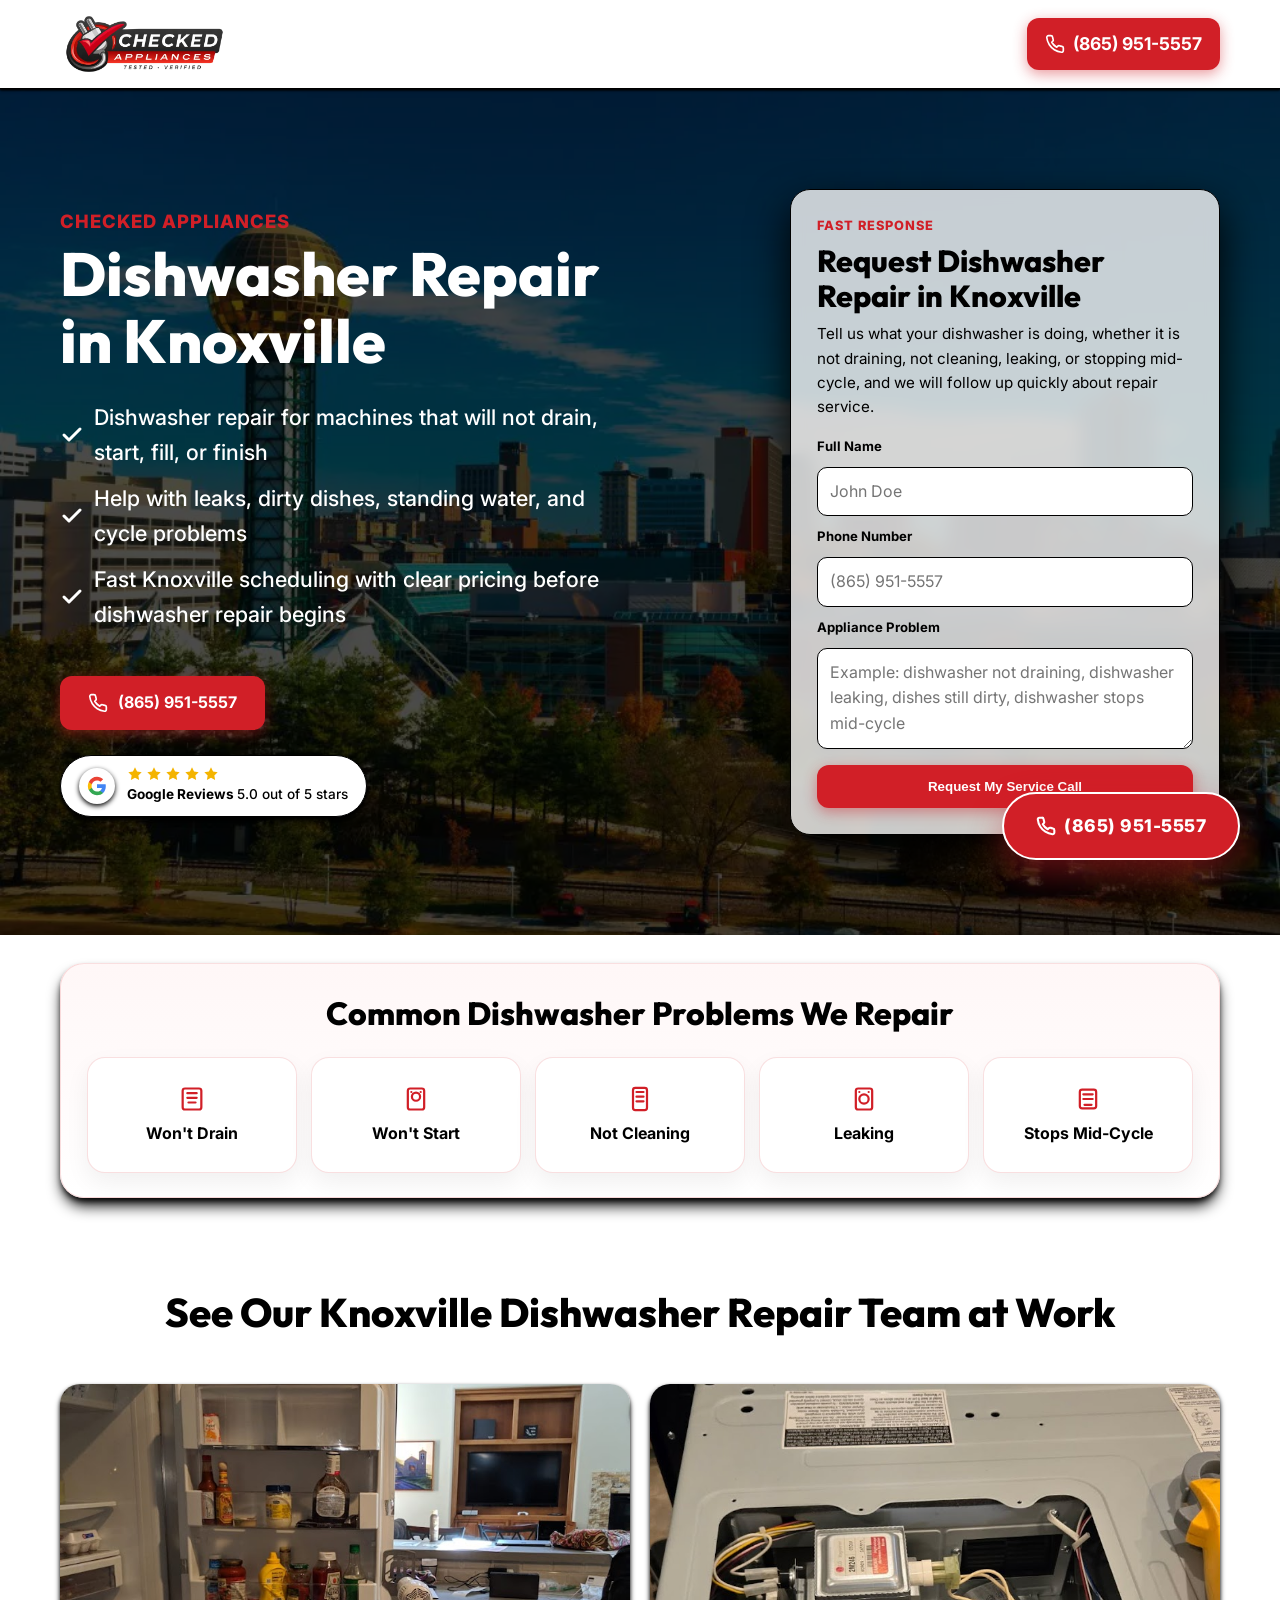
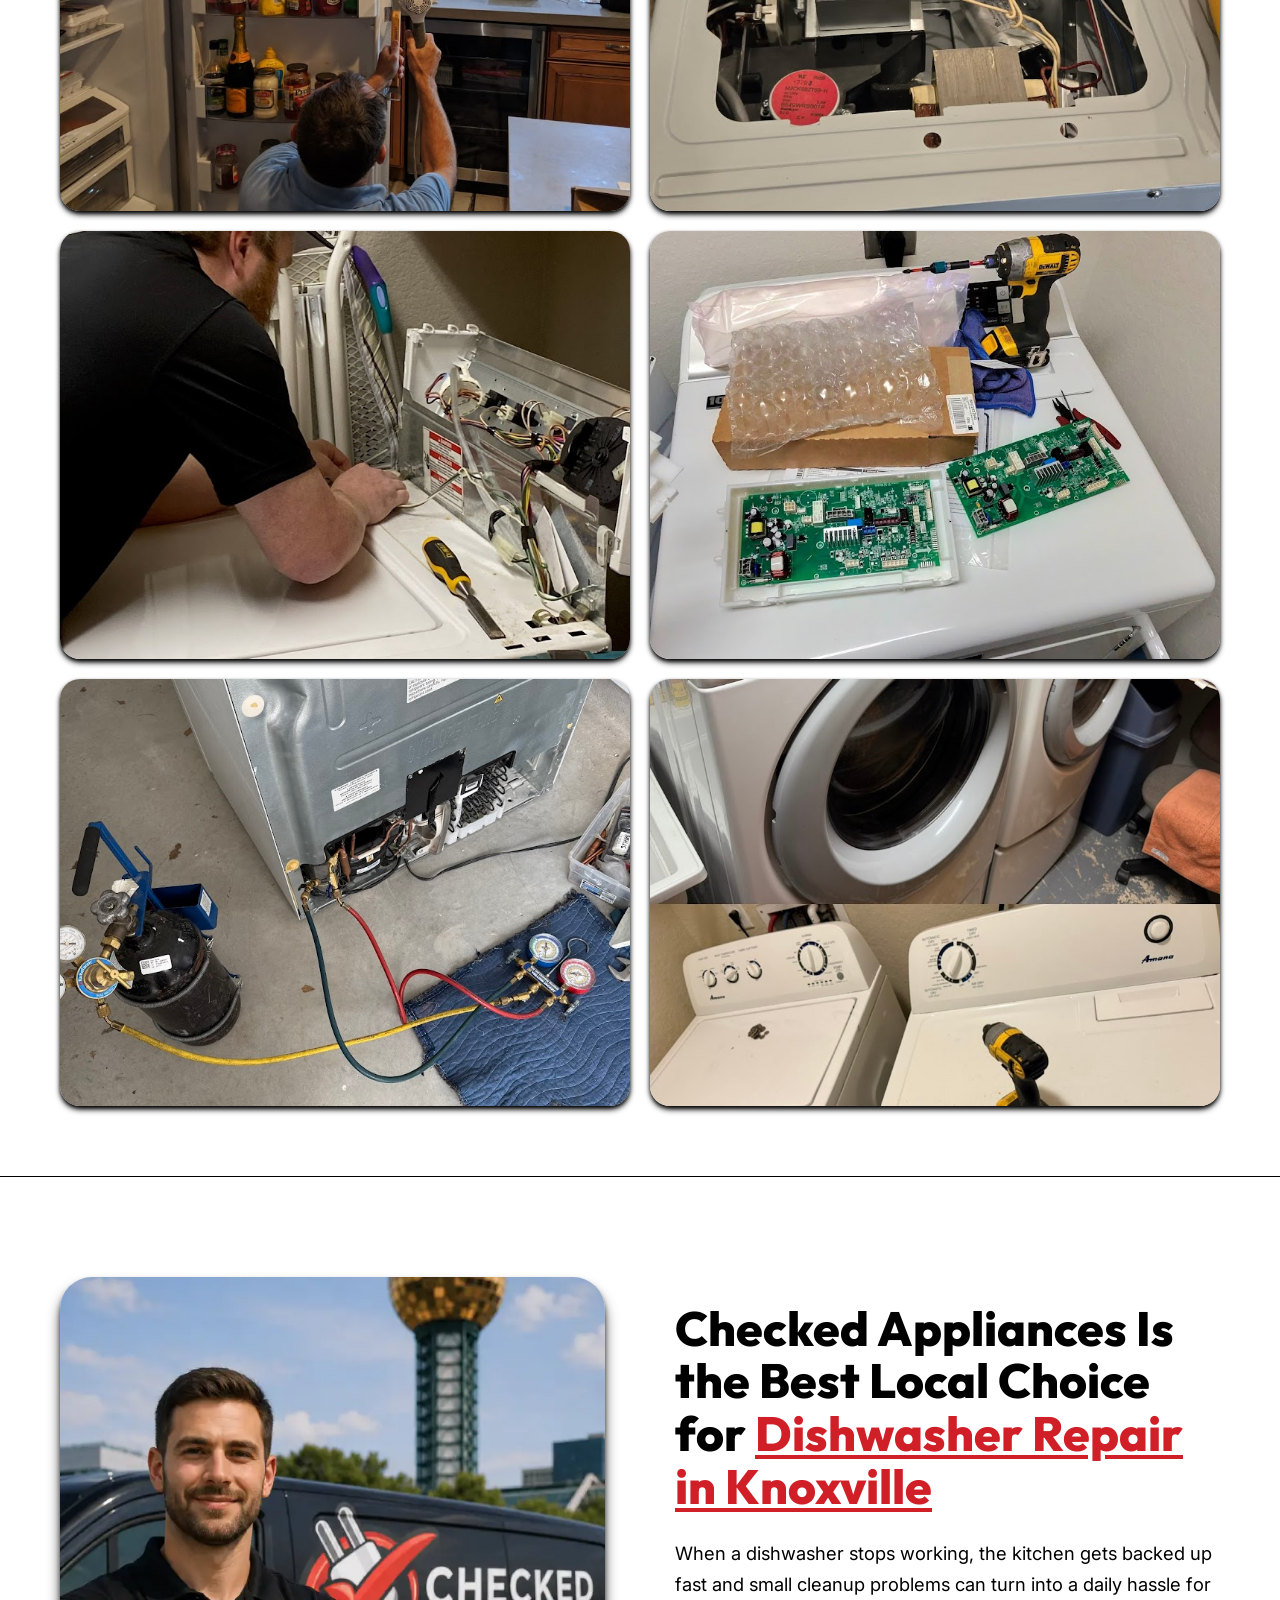
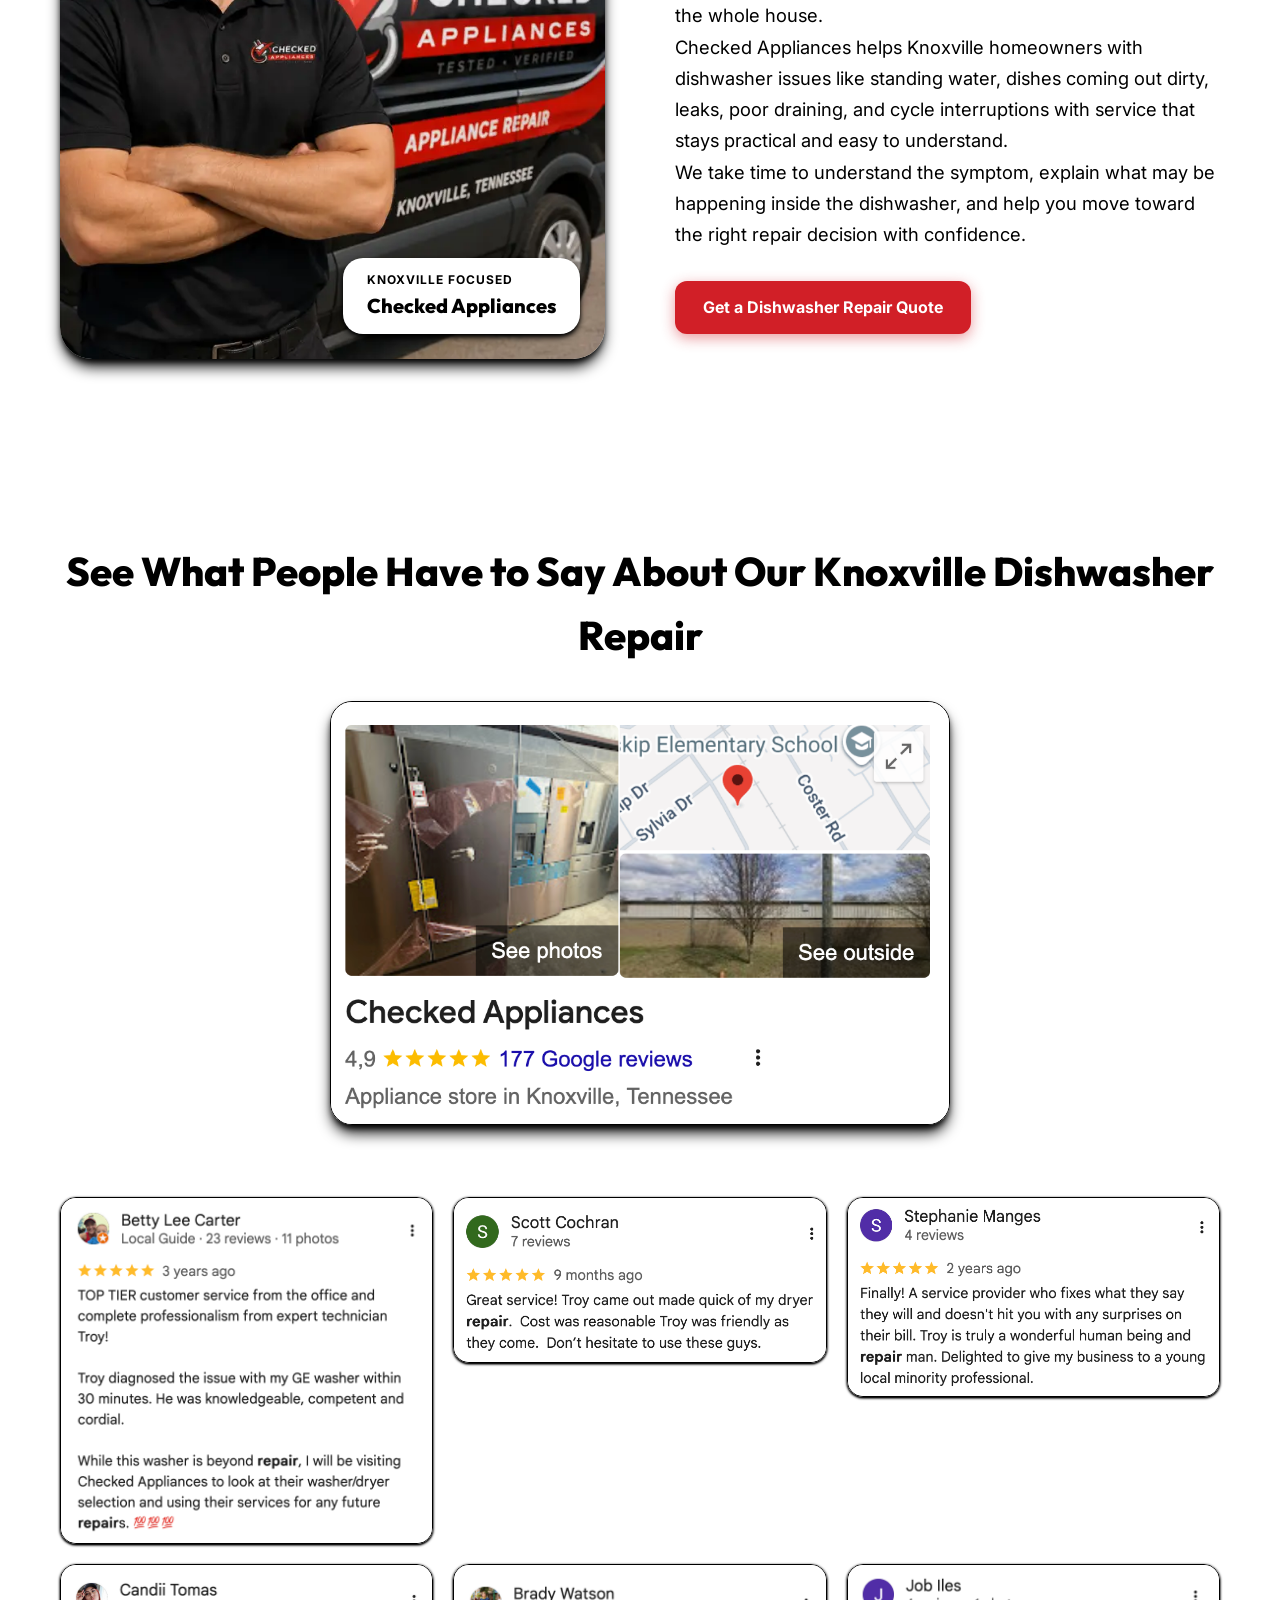
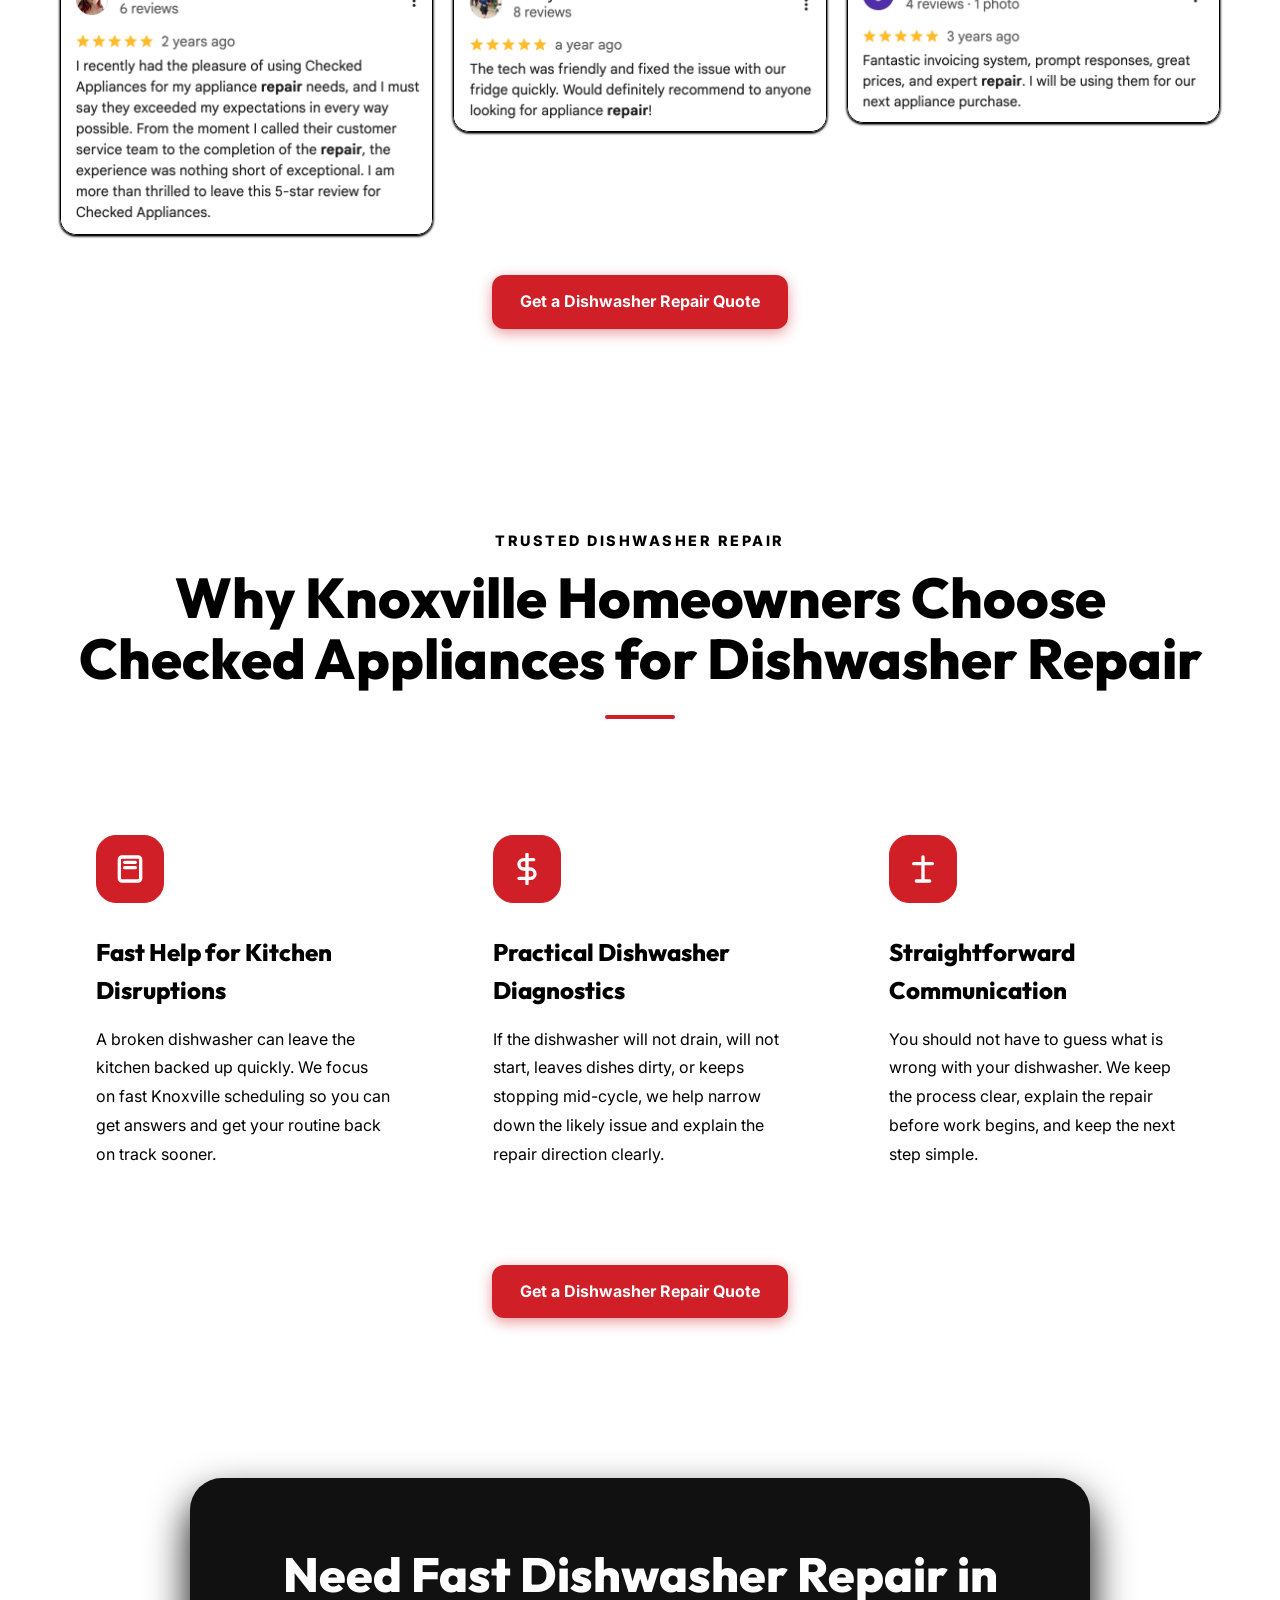
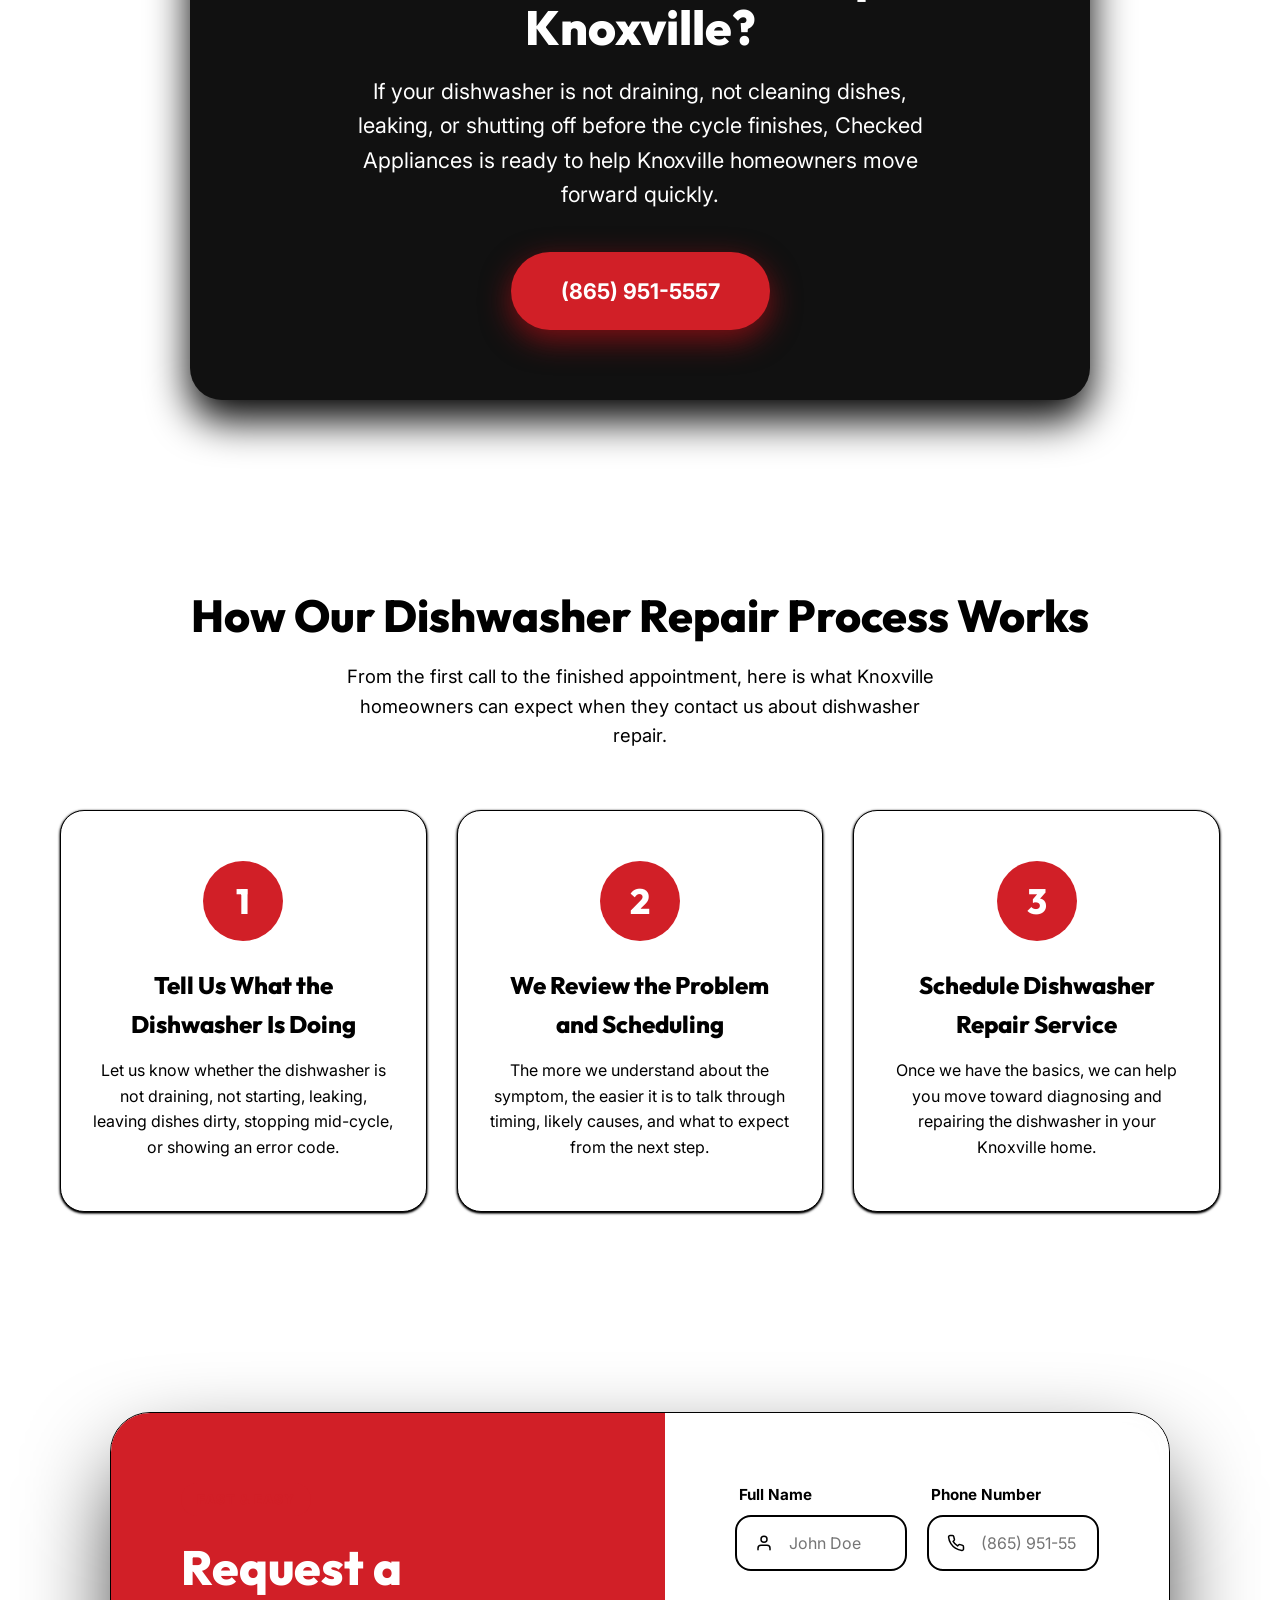
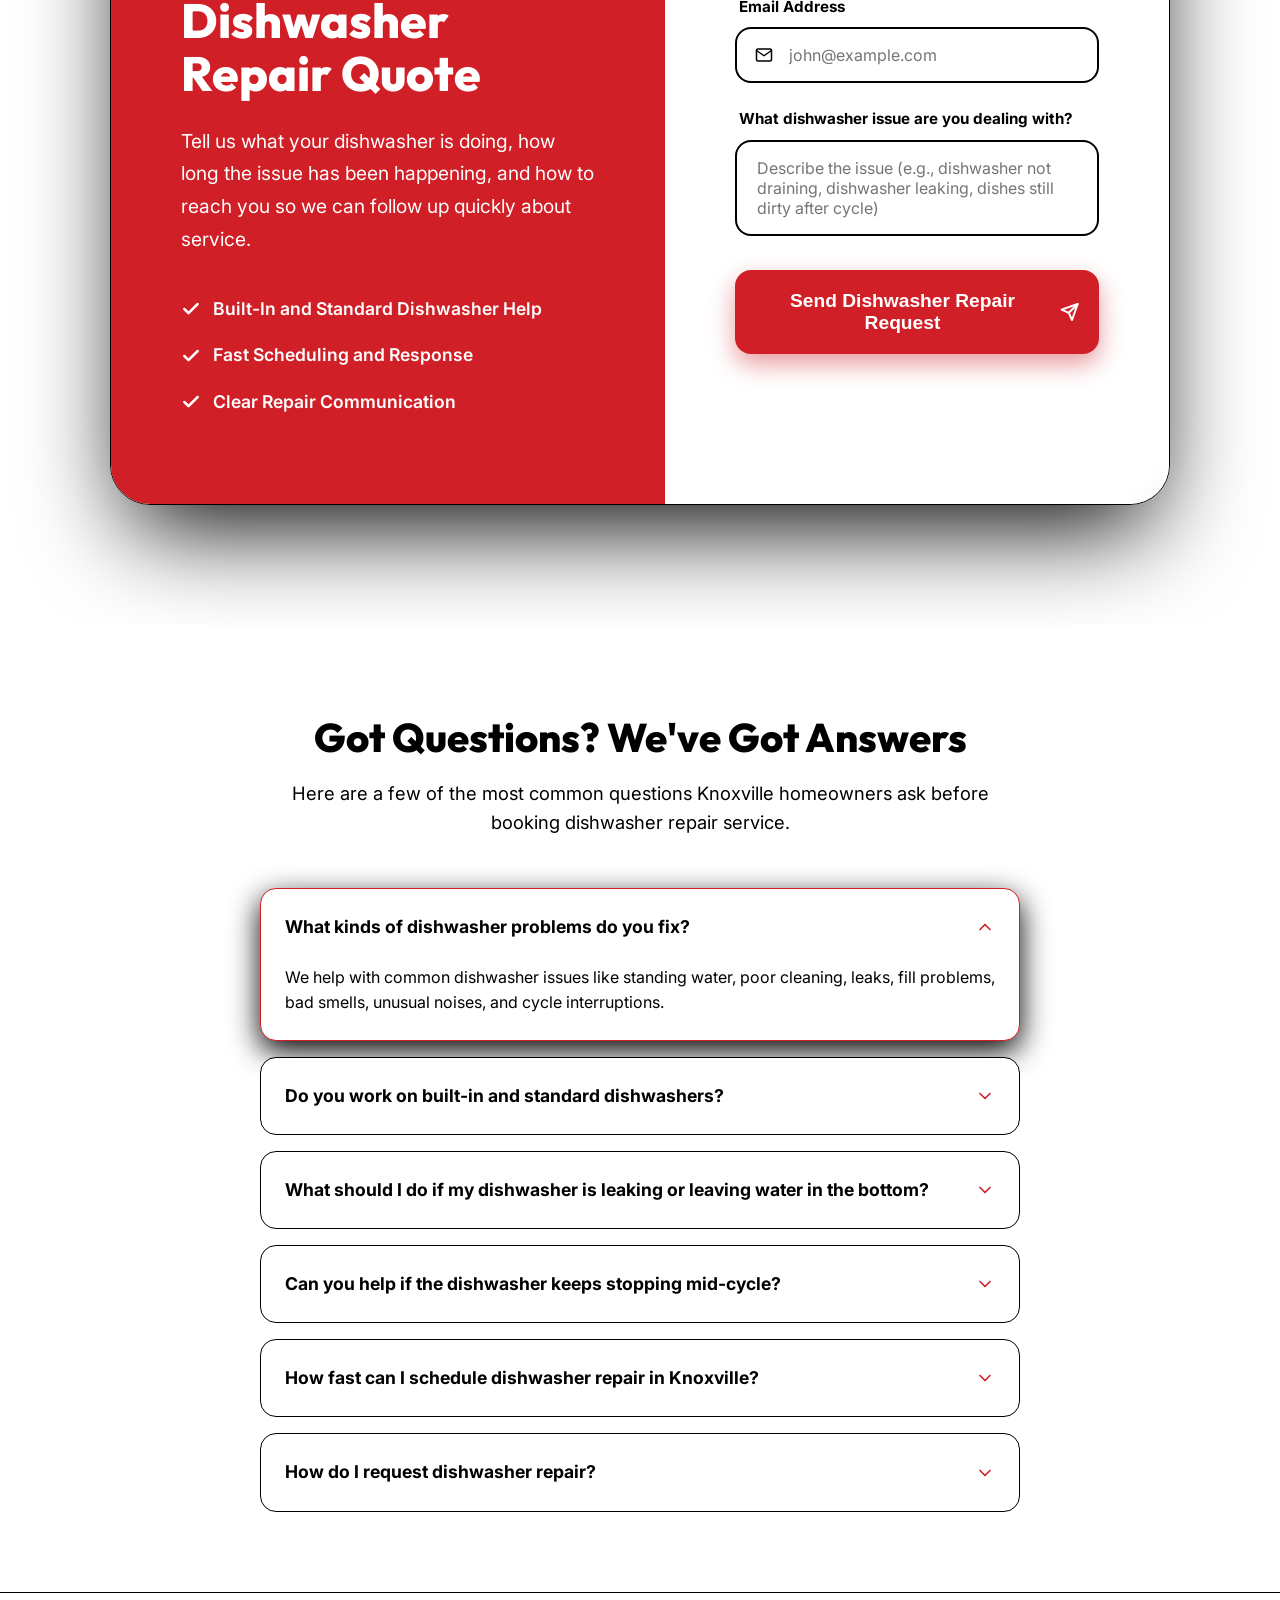
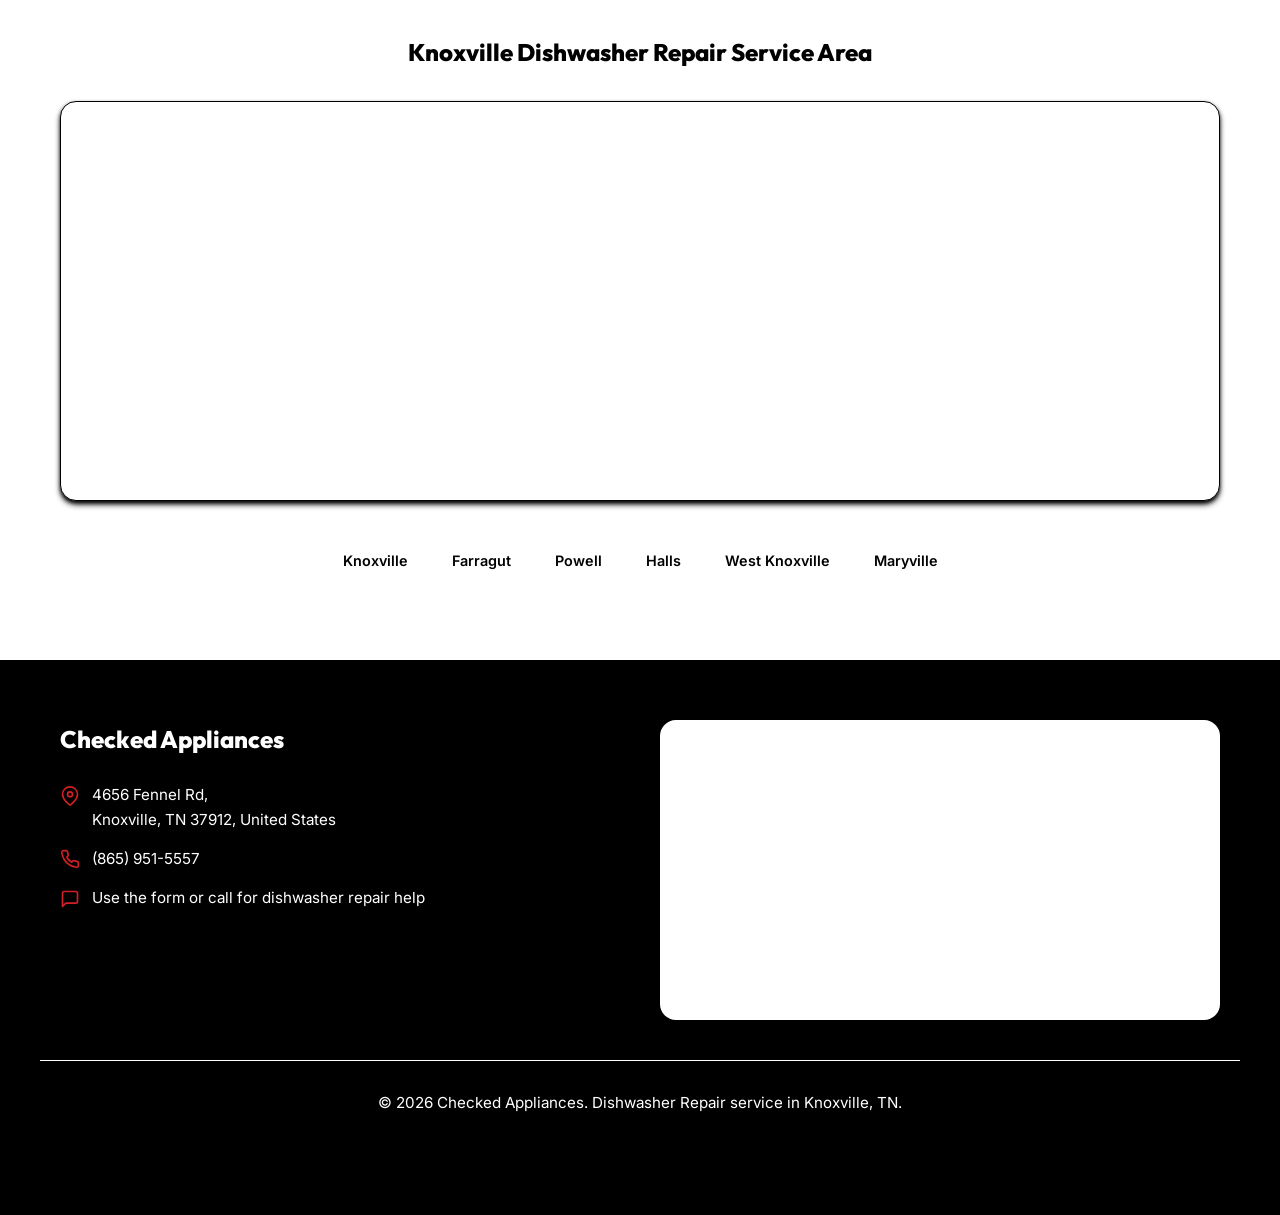
==== dishwasher-repair.html @ 6c302ce9 "feat: add dishwasher repair landing page" ====
<!DOCTYPE html>
<html lang="en">

<head>
    <!-- Google Tag Manager -->
    <script>(function(w,d,s,l,i){w[l]=w[l]||[];w[l].push({'gtm.start':
    new Date().getTime(),event:'gtm.js'});var f=d.getElementsByTagName(s)[0],
    j=d.createElement(s),dl=l!='dataLayer'?'&l='+l:'';j.async=true;j.src=
    'https://www.googletagmanager.com/gtm.js?id='+i+dl;f.parentNode.insertBefore(j,f);
    })(window,document,'script','dataLayer','GTM-NBZRTMPD');</script>
    <!-- End Google Tag Manager -->
    <script>
      gtag('config', 'AW-16677008523/jXgDCJyp0bccEIvpm5A-', {
        'phone_conversion_number': '(865) 951-5557'
      });
    </script>
    <meta charset="UTF-8">
    <meta name="viewport" content="width=device-width, initial-scale=1.0">
    <title>Checked Appliances | Dishwasher Repair Knoxville</title>
    <meta name="description"
        content="Checked Appliances provides dishwasher repair in Knoxville, TN for dishwashers that will not drain, clean properly, fill, start, or complete a cycle.">
    <link rel="stylesheet" href="style.css">
    <link rel="preconnect" href="https://fonts.googleapis.com">
    <link rel="preconnect" href="https://fonts.gstatic.com" crossorigin>
    <link
        href="https://fonts.googleapis.com/css2?family=Inter:wght@400;500;600;700;800&family=Outfit:wght@400;600;700;800&display=swap"
        rel="stylesheet">
    <script type="application/ld+json">
    {
      "@context": "https://schema.org",
      "@type": "LocalBusiness",
      "name": "Checked Appliances",
      "image": "Checked-Appliances-01.webp",
      "url": "./dishwasher-repair.html",
      "telephone": "+18659515557",
      "priceRange": "$$",
      "address": {
        "@type": "PostalAddress",
        "streetAddress": "4656 Fennel Rd",
        "addressLocality": "Knoxville",
        "addressRegion": "TN",
        "postalCode": "37912",
        "addressCountry": "US"
      },
      "geo": {
        "@type": "GeoCoordinates",
        "latitude": 35.9606,
        "longitude": -83.9207
      },
      "openingHoursSpecification": {
        "@type": "OpeningHoursSpecification",
        "dayOfWeek": [
          "Monday",
          "Tuesday",
          "Wednesday",
          "Thursday",
          "Friday",
          "Saturday"
        ],
        "opens": "08:00",
        "closes": "18:00"
      },
      "sameAs": []
    }
    </script>
</head>

<body>
    <header class="sticky-header">
        <div class="container header-content">
            <div class="logo">
                <img src="Checked-Appliances-01.webp" alt="Checked Appliances logo" class="logo-img">
            </div>
            <div class="header-right">
                <a href="tel:8659515557" onclick="gtag('event', 'conversion', {'send_to': 'AW-16677008523/jXgDCJyp0bccEIvpm5A-'});" class="phone-link header-cta" id="header-call-link">
                    <svg class="phone-icon" viewBox="0 0 24 24" fill="none" stroke="currentColor" stroke-width="2"
                        stroke-linecap="round" stroke-linejoin="round">
                        <path
                            d="M22 16.92v3a2 2 0 0 1-2.18 2 19.79 19.79 0 0 1-8.63-3.07 19.5 19.5 0 0 1-6-6 19.79 19.79 0 0 1-3.07-8.67A2 2 0 0 1 4.11 2h3a2 2 0 0 1 2 1.72 12.84 12.84 0 0 0 .7 2.81 2 2 0 0 1-.45 2.11L8.09 9.91a16 16 0 0 0 6 6l1.27-1.27a2 2 0 0 1 2.11-.45 12.84 12.84 0 0 0 2.81.7A2 2 0 0 1 22 16.92z">
                        </path>
                    </svg>
                    (865) 951-5557
                </a>
            </div>
        </div>
    </header>

    <main id="top">
        <section class="hero-v2">
    <div class="hero-overlay"></div>
    <img src="knoxvilletn.webp" alt="Knoxville skyline" class="hero-bg-img">
    <div class="container hero-container">
        <div class="hero-content">
            <p style="color: var(--accent); font-weight: 800; font-size: 1.15rem; margin-bottom: 5px; text-transform: uppercase; letter-spacing: 1px;">Checked Appliances</p>
            <h1 style="margin-top: 0;">Dishwasher Repair in <span class="highlight">Knoxville</span></h1>
            <ul class="hero-subtext" style="list-style: none; padding: 0; text-align: left;">
                <li style="display: flex; align-items: center; gap: 10px; margin-bottom: 12px; text-align: left;"><svg width="24" height="24" viewBox="0 0 24 24" fill="none" stroke="#ffffff" stroke-width="3" stroke-linecap="round" stroke-linejoin="round" style="flex-shrink: 0;"><polyline points="20 6 9 17 4 12"></polyline></svg>Dishwasher repair for machines that will not drain, start, fill, or finish</li><li style="display: flex; align-items: center; gap: 10px; margin-bottom: 12px; text-align: left;"><svg width="24" height="24" viewBox="0 0 24 24" fill="none" stroke="#ffffff" stroke-width="3" stroke-linecap="round" stroke-linejoin="round" style="flex-shrink: 0;"><polyline points="20 6 9 17 4 12"></polyline></svg>Help with leaks, dirty dishes, standing water, and cycle problems</li><li style="display: flex; align-items: center; gap: 10px; margin-bottom: 0; text-align: left;"><svg width="24" height="24" viewBox="0 0 24 24" fill="none" stroke="#ffffff" stroke-width="3" stroke-linecap="round" stroke-linejoin="round" style="flex-shrink: 0;"><polyline points="20 6 9 17 4 12"></polyline></svg>Fast Knoxville scheduling with clear pricing before dishwasher repair begins</li>
            </ul>

            <div class="hero-actions-container">
                <a href="tel:8659515557" onclick="gtag('event', 'conversion', {'send_to': 'AW-16677008523/jXgDCJyp0bccEIvpm5A-'});" class="btn btn-primary btn-cta-main" id="hero-call-btn">
                    <svg class="phone-icon ring-animation" viewBox="0 0 24 24" fill="none" stroke="currentColor"
                        stroke-width="2" stroke-linecap="round" stroke-linejoin="round">
                        <path d="M22 16.92v3a2 2 0 0 1-2.18 2 19.79 19.79 0 0 1-8.63-3.07 19.5 19.5 0 0 1-6-6 19.79 19.79 0 0 1-3.07-8.67A2 2 0 0 1 4.11 2h3a2 2 0 0 1 2 1.72 12.84 12.84 0 0 0 .7 2.81 2 2 0 0 1-.45 2.11L8.09 9.91a16 16 0 0 0 6 6l1.27-1.27a2 2 0 0 1 2.11-.45 12.84 12.84 0 0 0 2.81.7A2 2 0 0 1 22 16.92z"></path>
                    </svg>
                    (865) 951-5557
                </a>
            </div>

            <div style="margin-top: 8px;">
                <div style="display: inline-flex; align-items: center; gap: 12px; background: #ffffff; padding: 10px 18px; border-radius: 50px; box-shadow: var(--shadow-md); border: 1px solid #000000;">
                    <div style="width: 36px; height: 36px; background: #fff; border-radius: 50%; box-shadow: 0 2px 5px #000000; display: flex; align-items: center; justify-content: center; flex-shrink: 0;">
                        <svg width="20" height="20" viewBox="0 0 24 24">
                          <path fill="#4285F4" d="M22.56 12.25c0-.78-.07-1.53-.2-2.25H12v4.26h5.92c-.26 1.37-1.04 2.53-2.21 3.31v2.77h3.57c2.08-1.92 3.28-4.74 3.28-8.09z"/>
                          <path fill="#34A853" d="M12 23c2.97 0 5.46-.98 7.28-2.66l-3.57-2.77c-.98.66-2.23 1.06-3.71 1.06-2.86 0-5.29-1.93-6.16-4.53H2.18v2.84C3.99 20.53 7.7 23 12 23z"/>
                          <path fill="#FBBC05" d="M5.84 14.09c-.22-.66-.35-1.36-.35-2.09s.13-1.43.35-2.09V7.07H2.18C1.43 8.55 1 10.22 1 12s.43 3.45 1.18 4.93l3.66-2.84z"/>
                          <path fill="#EA4335" d="M12 5.38c1.62 0 3.06.56 4.21 1.64l3.15-3.15C17.45 2.09 14.97 1 12 1 7.7 1 3.99 3.47 2.18 7.07l3.66 2.84c.87-2.6 3.3-4.53 6.16-4.53z"/>
                        </svg>
                    </div>
                    <div style="display: flex; flex-direction: column; align-items: flex-start; text-align: left;">
                        <div style="display: flex; gap: 3px; color: #f4b400;">
                            <svg width="16" height="16" viewBox="0 0 24 24" fill="currentColor"><path d="M12 2L15.09 8.26L22 9.27L17 14.14L18.18 21.02L12 17.77L5.82 21.02L7 14.14L2 9.27L8.91 8.26L12 2Z"/></svg>
                            <svg width="16" height="16" viewBox="0 0 24 24" fill="currentColor"><path d="M12 2L15.09 8.26L22 9.27L17 14.14L18.18 21.02L12 17.77L5.82 21.02L7 14.14L2 9.27L8.91 8.26L12 2Z"/></svg>
                            <svg width="16" height="16" viewBox="0 0 24 24" fill="currentColor"><path d="M12 2L15.09 8.26L22 9.27L17 14.14L18.18 21.02L12 17.77L5.82 21.02L7 14.14L2 9.27L8.91 8.26L12 2Z"/></svg>
                            <svg width="16" height="16" viewBox="0 0 24 24" fill="currentColor"><path d="M12 2L15.09 8.26L22 9.27L17 14.14L18.18 21.02L12 17.77L5.82 21.02L7 14.14L2 9.27L8.91 8.26L12 2Z"/></svg>
                            <svg width="16" height="16" viewBox="0 0 24 24" fill="currentColor"><path d="M12 2L15.09 8.26L22 9.27L17 14.14L18.18 21.02L12 17.77L5.82 21.02L7 14.14L2 9.27L8.91 8.26L12 2Z"/></svg>
                        </div>
                        <span style="font-size: 0.85rem; font-weight: 700; color: var(--text-main); margin-top: 2px;">Google Reviews <span style="font-weight: 500; color: var(--text-light);">5.0 out of 5 stars</span></span>
                    </div>
                </div>

                <div class="desktop-hero-photo desktop-only">
                    <img src="placeholder.svg" alt="Checked Appliances technician placeholder" class="desktop-hero-photo-img">
                </div>

                <div class="mobile-truck-anim-hero mobile-only truck-trigger">
                    <img src="placeholder.svg" alt="Checked Appliances service placeholder" class="truck-img-hero">
                </div>
            </div>
        </div>
        <aside class="hero-form-panel desktop-only" aria-label="Request dishwasher repair">
            <div class="hero-form-card">
                <p class="hero-form-kicker">Fast Response</p>
                <h3>Request Dishwasher Repair in Knoxville</h3>
                <p class="hero-form-copy">Tell us what your dishwasher is doing, whether it is not draining, not cleaning, leaking, or stopping mid-cycle, and we will follow up quickly about repair service.</p>
                <form data-netlify="true" name="hero-dishwasher-repair-quote" class="hero-quick-form">
                    <input type="hidden" name="form-name" value="hero-dishwasher-repair-quote">
                    <input type="hidden" name="service" value="Dishwasher Repair">
                    <label for="hero-name">Full Name</label>
                    <input type="text" id="hero-name" name="name" required placeholder="John Doe">

                    <label for="hero-phone">Phone Number</label>
                    <input type="tel" id="hero-phone" name="phone" required placeholder="(865) 951-5557">

                    <label for="hero-needs">Appliance Problem</label>
                    <textarea id="hero-needs" name="needs" rows="3" required placeholder="Example: dishwasher not draining, dishwasher leaking, dishes still dirty, dishwasher stops mid-cycle"></textarea>

                    <button type="submit" class="btn btn-primary hero-form-submit">Request My Service Call</button>
                </form>
            </div>
        </aside>
        </div>
    </div>
</section>

        <section class="appliance-strip">
    <div class="container">
        <div class="appliance-strip-inner">
            <h3>Common Dishwasher Problems We Repair</h3>
            <div class="appliance-strip-grid">
                <div class="appliance-pill"><svg width="28" height="28" viewBox="0 0 24 24" fill="none" stroke="currentColor" stroke-width="1.9" stroke-linecap="round" stroke-linejoin="round"><rect x="4" y="3" width="16" height="18" rx="2"></rect><path d="M8 7h8"></path><path d="M8 11h8"></path><path d="M9 15h6"></path></svg><span>Won't Drain</span></div><div class="appliance-pill"><svg width="28" height="28" viewBox="0 0 24 24" fill="none" stroke="currentColor" stroke-width="1.9" stroke-linecap="round" stroke-linejoin="round"><rect x="5" y="3" width="14" height="18" rx="2"></rect><circle cx="12" cy="10" r="3.5"></circle><path d="M8 6h.01"></path><path d="M16 6h.01"></path></svg><span>Won't Start</span></div><div class="appliance-pill"><svg width="28" height="28" viewBox="0 0 24 24" fill="none" stroke="currentColor" stroke-width="1.9" stroke-linecap="round" stroke-linejoin="round"><rect x="6" y="2.5" width="12" height="19" rx="2"></rect><path d="M9 6h6"></path><path d="M9 10h6"></path><path d="M9 14h6"></path></svg><span>Not Cleaning</span></div><div class="appliance-pill"><svg width="28" height="28" viewBox="0 0 24 24" fill="none" stroke="currentColor" stroke-width="1.9" stroke-linecap="round" stroke-linejoin="round"><rect x="5" y="3" width="14" height="18" rx="2"></rect><circle cx="12" cy="12" r="4"></circle><path d="M8 6h.01"></path><path d="M16 6h.01"></path></svg><span>Leaking</span></div><div class="appliance-pill"><svg width="28" height="28" viewBox="0 0 24 24" fill="none" stroke="currentColor" stroke-width="1.9" stroke-linecap="round" stroke-linejoin="round"><rect x="5" y="4" width="14" height="16" rx="2"></rect><path d="M8 8h8"></path><path d="M8 12h8"></path><path d="M9 17h6"></path></svg><span>Stops Mid-Cycle</span></div>
            </div>
        </div>
    </div>
</section>

        <section class="team-gallery" style="background: var(--white); padding: 70px 0;">
    <div class="container">
        <div class="section-header" style="margin-bottom: 40px;">
            <h2>See Our Knoxville Dishwasher Repair Team at Work</h2>
        </div>
        <div class="team-grid">
            <div class="team-item"><img src="appliancerepair1.jpg" alt="Technician repairing a dishwasher in Knoxville" style="position: absolute; top: 0; left: 0; width: 100%; height: 100%; object-fit: cover;"></div>
            <div class="team-item"><img src="appliancerepair2.jpg" alt="Dishwasher diagnostics in Knoxville" style="position: absolute; top: 0; left: 0; width: 100%; height: 100%; object-fit: cover;"></div>
            <div class="team-item"><img src="appliancerepair3.jpg" alt="Dishwasher repair service in Knoxville" style="position: absolute; top: 0; left: 0; width: 100%; height: 100%; object-fit: cover;"></div>
            <div class="team-item"><img src="appliancerepair5.jpg" alt="Dishwasher control board repair in Knoxville" style="position: absolute; top: 0; left: 0; width: 100%; height: 100%; object-fit: cover;"></div>
            <div class="team-item"><img src="appliancerepair6.jpg" alt="Dishwasher component repair in Knoxville" style="position: absolute; top: 0; left: 0; width: 100%; height: 100%; object-fit: cover;"></div>
            <div class="team-item"><img src="appliancerepair7.jpg" alt="Dishwasher repair examples in Knoxville" style="position: absolute; top: 0; left: 0; width: 100%; height: 100%; object-fit: cover;"></div>
        </div>
    </div>
</section>

        <section class="owner-intro">
    <div class="container split-50">
        <div class="owner-image-box">
            <img src="checkedappliances.webp" alt="Checked Appliances technician in Knoxville" class="owner-img">
            <div class="owner-badge">
                <span class="badge-title">Knoxville Focused</span>
                <span class="badge-name">Checked Appliances</span>
            </div>
        </div>
        <div class="owner-text-box">
            <h2 class="owner-title">Checked Appliances Is the Best Local Choice for <span class="highlight">Dishwasher Repair in Knoxville</span></h2>
            <div class="owner-blurb">
                <p>When a dishwasher stops working, the kitchen gets backed up fast and small cleanup problems can turn into a daily hassle for the whole house.<br>Checked Appliances helps Knoxville homeowners with dishwasher issues like standing water, dishes coming out dirty, leaks, poor draining, and cycle interruptions with service that stays practical and easy to understand.<br>We take time to understand the symptom, explain what may be happening inside the dishwasher, and help you move toward the right repair decision with confidence.</p>
            </div>
            <div class="owner-cta">
                <a href="#top" class="btn btn-primary">Get a Dishwasher Repair Quote</a>
            </div>
        </div>
    </div>
</section>

        <section id="reviews" class="reviews">
    <div class="container">
        <div class="section-header" style="display: flex; flex-direction: column; align-items: center;">
            <h2>See What People Have to Say About Our Knoxville Dishwasher Repair</h2>
            <img src="reviews-summary.png" alt="Checked Appliances Google review summary" style="width: 100%; max-width: 620px; border-radius: 22px; margin-top: 24px; margin-bottom: 22px; box-shadow: var(--shadow-lg); border: 1px solid #000000;">
        </div>

        <div class="reviews-grid-v2">
            <img src="review-1.png" alt="Checked Appliances review from Betty Lee Carter" class="review-img-v2">
            <img src="review-2.png" alt="Checked Appliances review from Scott Cochran" class="review-img-v2">
            <img src="review-3.png" alt="Checked Appliances review from Stephanie Manges" class="review-img-v2">
            <img src="review-4.png" alt="Checked Appliances review from Candii Tomas" class="review-img-v2">
            <img src="review-5.png" alt="Checked Appliances review from Brady Watson" class="review-img-v2">
            <img src="review-6.png" alt="Checked Appliances review from Job Iles" class="review-img-v2">
        </div>

        <div style="display: flex; flex-wrap: wrap; justify-content: center; gap: 14px; margin-top: 40px; margin-bottom: 20px;">
            <a href="#top" class="btn btn-primary" id="reviews-call-btn">Get a Dishwasher Repair Quote</a>
        </div>
    </div>
</section>

                <section class="why-pick-v3">
            <div class="blob-1"></div>
            <div class="blob-2"></div>

            <div class="container" style="position: relative; z-index: 2;">
                <div class="section-header-v3">
                    <p class="subtitle-v3">Trusted Dishwasher Repair</p>
                    <h2 class="title-v3">Why Knoxville Homeowners Choose Checked Appliances for Dishwasher Repair</h2>
                    <div class="divider-v3"></div>
                </div>

                <div class="feature-grid-v3">
                    <div class="feature-card-v3 reveal">
    <div class="icon-box-v3">
        <svg width="32" height="32" viewBox="0 0 24 24" fill="none" stroke="#ffffff" stroke-width="2.5" stroke-linecap="round" stroke-linejoin="round"><rect x="4" y="3" width="16" height="18" rx="2"/><line x1="8" y1="7" x2="16" y2="7"/><line x1="8" y1="11" x2="16" y2="11"/></svg>
    </div>
    <h3 class="card-title-v3">Fast Help for Kitchen Disruptions</h3>
    <p class="card-text-v3">A broken dishwasher can leave the kitchen backed up quickly. We focus on fast Knoxville scheduling so you can get answers and get your routine back on track sooner.</p>
</div><div class="feature-card-v3 reveal" style="transition-delay: 0.1s;">
    <div class="icon-box-v3">
        <svg width="32" height="32" viewBox="0 0 24 24" fill="none" stroke="#ffffff" stroke-width="2.5" stroke-linecap="round" stroke-linejoin="round"><line x1="12" y1="1" x2="12" y2="23"/><path d="M17 5H9.5a3.5 3.5 0 0 0 0 7h5a3.5 3.5 0 0 1 0 7H6"/></svg>
    </div>
    <h3 class="card-title-v3">Practical Dishwasher Diagnostics</h3>
    <p class="card-text-v3">If the dishwasher will not drain, will not start, leaves dishes dirty, or keeps stopping mid-cycle, we help narrow down the likely issue and explain the repair direction clearly.</p>
</div><div class="feature-card-v3 reveal" style="transition-delay: 0.2s;">
    <div class="icon-box-v3">
        <svg width="32" height="32" viewBox="0 0 24 24" fill="none" stroke="#ffffff" stroke-width="2.5" stroke-linecap="round" stroke-linejoin="round"><path d="M12 3v18"/><path d="M5 8h14"/><path d="M7 21h10"/></svg>
    </div>
    <h3 class="card-title-v3">Straightforward Communication</h3>
    <p class="card-text-v3">You should not have to guess what is wrong with your dishwasher. We keep the process clear, explain the repair before work begins, and keep the next step simple.</p>
</div>
                </div>

                <div style="display: flex; flex-wrap: wrap; justify-content: center; gap: 14px; margin-top: 50px;">
                    <a href="#top" class="btn btn-primary" id="why-pick-call-btn">Get a Dishwasher Repair Quote</a>
                </div>
            </div>
        </section>

        <section class="final-cta" style="padding: 60px 20px 100px;">
    <div class="container" style="background: #111111; border-radius: 32px; padding: 70px 30px; text-align: center; box-shadow: 0 20px 40px #000000; position: relative; overflow: hidden; max-width: 900px; margin: 0 auto;">
        <h2 style="color: var(--white); position: relative; z-index: 2; line-height: 1.1;">Need Fast Dishwasher Repair in Knoxville?</h2>
        <p style="color: #ffffff; position: relative; z-index: 2; max-width: 600px; margin: 0 auto 40px auto; font-size: 1.35rem;">If your dishwasher is not draining, not cleaning dishes, leaking, or shutting off before the cycle finishes, Checked Appliances is ready to help Knoxville homeowners move forward quickly.</p>
        <div style="position: relative; z-index: 2; display: flex; flex-wrap: wrap; align-items: center; justify-content: center; gap: 16px;">
            <a href="tel:8659515557" onclick="gtag('event', 'conversion', {'send_to': 'AW-16677008523/jXgDCJyp0bccEIvpm5A-'});" class="btn btn-primary btn-large" id="final-call-btn" style="padding: 22px 50px; border-radius: 50px; display: inline-flex; align-items: center; gap: 16px; box-shadow: 0 10px 30px #7f0f14; font-size: 1.35rem;">
                (865) 951-5557
            </a>
        </div>
    </div>
</section>

                <section class="process" style="padding: 80px 0; background: var(--bg-light);">
            <div class="container">
                <div class="section-header" style="text-align: center; margin-bottom: 60px;">
                    <h2 style="font-size: 2.8rem; color: var(--primary);">How Our Dishwasher Repair Process Works</h2>
                    <p style="color: var(--text-light); font-size: 1.15rem; max-width: 600px; margin: 10px auto 0;">From the first call to the finished appointment, here is what Knoxville homeowners can expect when they contact us about dishwasher repair.</p>
                </div>

                <div style="display: grid; grid-template-columns: repeat(auto-fit, minmax(300px, 1fr)); gap: 30px; position: relative;">
                    <div style="background: var(--white); padding: 50px 30px; border-radius: 24px; text-align: center; box-shadow: var(--shadow-sm); border: 1px solid #000000; transition: transform 0.3s ease;">
    <div style="width: 80px; height: 80px; background: #d11f27; color: #ffffff; border-radius: 50%; display: flex; align-items: center; justify-content: center; font-size: 2.2rem; margin: 0 auto 25px; font-weight: 800; font-family: 'Outfit', sans-serif;">1</div>
    <h3 style="font-size: 1.5rem; margin-bottom: 15px; color: var(--primary);">Tell Us What the Dishwasher Is Doing</h3>
    <p style="color: var(--text-light); line-height: 1.6;">Let us know whether the dishwasher is not draining, not starting, leaking, leaving dishes dirty, stopping mid-cycle, or showing an error code.</p>
</div><div style="background: var(--white); padding: 50px 30px; border-radius: 24px; text-align: center; box-shadow: var(--shadow-sm); border: 1px solid #000000; transition: transform 0.3s ease;">
    <div style="width: 80px; height: 80px; background: #d11f27; color: #ffffff; border-radius: 50%; display: flex; align-items: center; justify-content: center; font-size: 2.2rem; margin: 0 auto 25px; font-weight: 800; font-family: 'Outfit', sans-serif;">2</div>
    <h3 style="font-size: 1.5rem; margin-bottom: 15px; color: var(--primary);">We Review the Problem and Scheduling</h3>
    <p style="color: var(--text-light); line-height: 1.6;">The more we understand about the symptom, the easier it is to talk through timing, likely causes, and what to expect from the next step.</p>
</div><div style="background: var(--white); padding: 50px 30px; border-radius: 24px; text-align: center; box-shadow: var(--shadow-sm); border: 1px solid #000000; transition: transform 0.3s ease;">
    <div style="width: 80px; height: 80px; background: #d11f27; color: #ffffff; border-radius: 50%; display: flex; align-items: center; justify-content: center; font-size: 2.2rem; margin: 0 auto 25px; font-weight: 800; font-family: 'Outfit', sans-serif;">3</div>
    <h3 style="font-size: 1.5rem; margin-bottom: 15px; color: var(--primary);">Schedule Dishwasher Repair Service</h3>
    <p style="color: var(--text-light); line-height: 1.6;">Once we have the basics, we can help you move toward diagnosing and repairing the dishwasher in your Knoxville home.</p>
</div>
                </div>
            </div>
        </section>

        <section id="quote-form" class="quote-form-section-v2">
    <div class="container container-medium">
        <div class="form-wrapper-v2">
            <div class="form-grid-v2">
                <div class="form-content-v2">
                    <span class="form-tag">Fast & Easy</span>
                    <h2 class="form-title">Request a <span class="highlight">Dishwasher Repair Quote</span></h2>
                    <p class="form-description">Tell us what your dishwasher is doing, how long the issue has been happening, and how to reach you so we can follow up quickly about service.</p>

                    <ul class="form-perks">
                        <li><svg width="20" height="20" viewBox="0 0 24 24" fill="none" stroke="#ffffff" stroke-width="3" stroke-linecap="round" stroke-linejoin="round"><polyline points="20 6 9 17 4 12"></polyline></svg>Built-In and Standard Dishwasher Help</li>
                        <li><svg width="20" height="20" viewBox="0 0 24 24" fill="none" stroke="#ffffff" stroke-width="3" stroke-linecap="round" stroke-linejoin="round"><polyline points="20 6 9 17 4 12"></polyline></svg>Fast Scheduling and Response</li>
                        <li><svg width="20" height="20" viewBox="0 0 24 24" fill="none" stroke="#ffffff" stroke-width="3" stroke-linecap="round" stroke-linejoin="round"><polyline points="20 6 9 17 4 12"></polyline></svg>Clear Repair Communication</li>
                    </ul>
                </div>

                <div class="form-container-v2">
                    <form id="lead-form" data-netlify="true" name="dishwasher-repair-quote" class="premium-form">
                        <input type="hidden" name="form-name" value="dishwasher-repair-quote">
                        <input type="hidden" name="service" value="Dishwasher Repair">
                        <div class="input-row">
                            <div class="input-field">
                                <label for="name">Full Name</label>
                                <div class="input-wrapper">
                                    <svg class="input-icon" width="18" height="18" viewBox="0 0 24 24" fill="none" stroke="currentColor" stroke-width="2" stroke-linecap="round" stroke-linejoin="round"><path d="M20 21v-2a4 4 0 0 0-4-4H8a4 4 0 0 0-4 4v2"></path><circle cx="12" cy="7" r="4"></circle></svg>
                                    <input type="text" id="name" name="name" required placeholder="John Doe">
                                </div>
                            </div>
                            <div class="input-field">
                                <label for="phone">Phone Number</label>
                                <div class="input-wrapper">
                                    <svg class="input-icon" width="18" height="18" viewBox="0 0 24 24" fill="none" stroke="currentColor" stroke-width="2" stroke-linecap="round" stroke-linejoin="round"><path d="M22 16.92v3a2 2 0 0 1-2.18 2 19.79 19.79 0 0 1-8.63-3.07 19.5 19.5 0 0 1-6-6 19.79 19.79 0 0 1-3.07-8.67A2 2 0 0 1 4.11 2h3a2 2 0 0 1 2 1.72 12.84 12.84 0 0 0 .7 2.81 2 2 0 0 1-.45 2.11L8.09 9.91a16 16 0 0 0 6 6l1.27-1.27a2 2 0 0 1 2.11-.45 12.84 12.84 0 0 0 2.81.7A2 2 0 0 1 22 16.92z"></path></svg>
                                    <input type="tel" id="phone" name="phone" required placeholder="(865) 951-5557">
                                </div>
                            </div>
                        </div>
                        <div class="input-field">
                            <label for="email">Email Address</label>
                            <div class="input-wrapper">
                                <svg class="input-icon" width="18" height="18" viewBox="0 0 24 24" fill="none" stroke="currentColor" stroke-width="2" stroke-linecap="round" stroke-linejoin="round"><path d="M4 4h16c1.1 0 2 .9 2 2v12c0 1.1-.9 2-2 2H4c-1.1 0-2-.9-2-2V6c0-1.1.9-2 2-2z"></path><polyline points="22,6 12,13 2,6"></polyline></svg>
                                <input type="email" id="email" name="email" required placeholder="john@example.com">
                            </div>
                        </div>
                        <div class="input-field">
                            <label for="needs">What dishwasher issue are you dealing with?</label>
                            <div class="input-wrapper">
                                <textarea id="needs" name="needs" rows="3" required placeholder="Describe the issue (e.g., dishwasher not draining, dishwasher leaking, dishes still dirty after cycle)"></textarea>
                            </div>
                        </div>
                        <button type="submit" class="btn btn-primary submit-btn-v2">
                            <span>Send Dishwasher Repair Request</span>
                            <svg width="20" height="20" viewBox="0 0 24 24" fill="none" stroke="currentColor" stroke-width="2.5" stroke-linecap="round" stroke-linejoin="round"><line x1="22" y1="2" x2="11" y2="13"></line><polygon points="22 2 15 22 11 13 2 9 22 2"></polygon></svg>
                        </button>
                    </form>
                </div>
            </div>
        </div>
    </div>
</section>

        <div id="success-modal" class="modal">
            <div class="modal-content">
                <div class="modal-header">
                    <span class="close-modal">&times;</span>
                </div>
                <div class="modal-body" style="text-align: center; padding: 20px 10px 40px;">
                    <div class="success-icon">✓</div>
                    <h3 style="font-size: 2rem; color: var(--primary); margin-bottom: 15px;">Request Received!</h3>
                    <p style="font-size: 1.15rem; color: var(--text-light); line-height: 1.6; max-width: 430px; margin: 0 auto 30px;">Thanks for submitting your form. We'll reach out in the next couple minutes.</p>
                    <button class="btn btn-primary close-modal-btn" style="width: 100%; border-radius: 50px; padding: 15px;">Awesome, Got it</button>
                </div>
            </div>
        </div>

                <section class="faq-section" style="padding: 80px 0; background: var(--white);">
            <div class="container" style="max-width: 800px;">
                <div class="section-header" style="text-align: center; margin-bottom: 50px;">
                    <h2 style="font-size: 2.5rem; color: var(--primary);">Got Questions? We've Got Answers</h2>
                    <p style="color: var(--text-light); font-size: 1.15rem; margin-top: 10px;">Here are a few of the most common questions Knoxville homeowners ask before booking dishwasher repair service.</p>
                </div>

                <div class="faq-accordion">
                    <details class="faq-item" name="faq" open>
    <summary class="faq-question">
        What kinds of dishwasher problems do you fix?
        <svg class="faq-icon" viewBox="0 0 24 24" fill="none" stroke="currentColor" stroke-width="2" stroke-linecap="round" stroke-linejoin="round"><polyline points="6 9 12 15 18 9"></polyline></svg>
    </summary>
    <div class="faq-answer">
        <p>We help with common dishwasher issues like standing water, poor cleaning, leaks, fill problems, bad smells, unusual noises, and cycle interruptions.</p>
    </div>
</details> <details class="faq-item" name="faq">
    <summary class="faq-question">
        Do you work on built-in and standard dishwashers?
        <svg class="faq-icon" viewBox="0 0 24 24" fill="none" stroke="currentColor" stroke-width="2" stroke-linecap="round" stroke-linejoin="round"><polyline points="6 9 12 15 18 9"></polyline></svg>
    </summary>
    <div class="faq-answer">
        <p>Yes. We help with many common built-in and standard dishwasher problems in Knoxville homes.</p>
    </div>
</details> <details class="faq-item" name="faq">
    <summary class="faq-question">
        What should I do if my dishwasher is leaking or leaving water in the bottom?
        <svg class="faq-icon" viewBox="0 0 24 24" fill="none" stroke="currentColor" stroke-width="2" stroke-linecap="round" stroke-linejoin="round"><polyline points="6 9 12 15 18 9"></polyline></svg>
    </summary>
    <div class="faq-answer">
        <p>If the dishwasher is leaking or leaving standing water in the bottom, it is usually best to stop using it until the issue is evaluated so the problem does not get worse.</p>
    </div>
</details> <details class="faq-item" name="faq">
    <summary class="faq-question">
        Can you help if the dishwasher keeps stopping mid-cycle?
        <svg class="faq-icon" viewBox="0 0 24 24" fill="none" stroke="currentColor" stroke-width="2" stroke-linecap="round" stroke-linejoin="round"><polyline points="6 9 12 15 18 9"></polyline></svg>
    </summary>
    <div class="faq-answer">
        <p>Yes. If the cycle stops early, the dishwasher shuts down too soon, or the machine keeps showing an error, we can help assess what may be causing it.</p>
    </div>
</details> <details class="faq-item" name="faq">
    <summary class="faq-question">
        How fast can I schedule dishwasher repair in Knoxville?
        <svg class="faq-icon" viewBox="0 0 24 24" fill="none" stroke="currentColor" stroke-width="2" stroke-linecap="round" stroke-linejoin="round"><polyline points="6 9 12 15 18 9"></polyline></svg>
    </summary>
    <div class="faq-answer">
        <p>Scheduling depends on availability, but same-day or next-day options may be available in many cases. Calling is the fastest way to check.</p>
    </div>
</details> <details class="faq-item" name="faq">
    <summary class="faq-question">
        How do I request dishwasher repair?
        <svg class="faq-icon" viewBox="0 0 24 24" fill="none" stroke="currentColor" stroke-width="2" stroke-linecap="round" stroke-linejoin="round"><polyline points="6 9 12 15 18 9"></polyline></svg>
    </summary>
    <div class="faq-answer">
        <p>Call <a href="tel:8659515557" onclick="gtag('event', 'conversion', {'send_to': 'AW-16677008523/jXgDCJyp0bccEIvpm5A-'});">(865) 951-5557</a> or use the form on this page and let us know what your dishwasher is doing so we can follow up about service.</p>
    </div>
</details>
                </div>
            </div>
        </section>

        <section class="service-areas">
            <div class="container">
                <h3>Knoxville Dishwasher Repair Service Area</h3>
                <div class="map-container" style="display: flex; align-items: center; justify-content: center; min-height: 300px; background: #ffffff; border-radius: 16px; border: 1px solid #000000; box-shadow: var(--shadow-md); overflow: hidden;">
                    <iframe src="https://www.google.com/maps/embed?pb=!1m18!1m12!1m3!1d206689.77232661797!2d-84.090065550358!3d35.95852226036622!2m3!1f0!2f0!3f0!3m2!1i1024!2i768!4f13.1!3m3!1m2!1s0x885c162246ce42a9%3A0x7bea92dac4f534c5!2sKnoxville%2C%20TN%2C%20USA!5e0!3m2!1sen!2sua!4v1780407916148!5m2!1sen!2sua" width="600" height="450" style="border:0; width: 100%; min-height: 360px;" allowfullscreen="" loading="lazy" referrerpolicy="no-referrer-when-downgrade"></iframe>
                </div>
                <div class="tags">
                    <span class="tag">Knoxville</span>
                    <span class="tag">Farragut</span>
                    <span class="tag">Powell</span>
                    <span class="tag">Halls</span>
                    <span class="tag">West Knoxville</span>
                    <span class="tag">Maryville</span>
                </div>
            </div>
        </section>
    </main>

    <footer style="padding: 60px 0 100px; background: var(--primary); color: #ffffff; font-size: 0.95rem;">
        <div class="container" style="display: grid; grid-template-columns: repeat(auto-fit, minmax(300px, 1fr)); gap: 40px; margin-bottom: 40px; text-align: left;">
            <div class="footer-contact">
                <h3 style="color: var(--white); font-size: 1.5rem; margin-bottom: 25px;">Checked Appliances</h3>
                <p style="margin-bottom: 15px; display: flex; align-items: flex-start; gap: 12px;">
                    <svg width="20" height="20" viewBox="0 0 24 24" fill="none" stroke="currentColor" stroke-width="2" stroke-linecap="round" stroke-linejoin="round" style="flex-shrink: 0; margin-top: 3px; color: var(--accent);"><path d="M21 10c0 7-9 13-9 13s-9-6-9-13a9 9 0 0 1 18 0z"></path><circle cx="12" cy="10" r="3"></circle></svg>
                    <span>4656 Fennel Rd,<br>Knoxville, TN 37912, United States</span>
                </p>
                <p style="margin-bottom: 15px; display: flex; align-items: center; gap: 12px;">
                    <svg width="20" height="20" viewBox="0 0 24 24" fill="none" stroke="currentColor" stroke-width="2" stroke-linecap="round" stroke-linejoin="round" style="flex-shrink: 0; color: var(--accent);"><path d="M22 16.92v3a2 2 0 0 1-2.18 2 19.79 19.79 0 0 1-8.63-3.07 19.5 19.5 0 0 1-6-6 19.79 19.79 0 0 1-3.07-8.67A2 2 0 0 1 4.11 2h3a2 2 0 0 1 2 1.72 12.84 12.84 0 0 0 .7 2.81 2 2 0 0 1-.45 2.11L8.09 9.91a16 16 0 0 0 6 6l1.27-1.27a2 2 0 0 1 2.11-.45 12.84 12.84 0 0 0 2.81.7A2 2 0 0 1 22 16.92z"></path></svg>
                    <a href="tel:8659515557" onclick="gtag('event', 'conversion', {'send_to': 'AW-16677008523/jXgDCJyp0bccEIvpm5A-'});" style="color: inherit; text-decoration: none;">(865) 951-5557</a>
                </p>
                <p style="margin-bottom: 0; display: flex; align-items: center; gap: 12px;">
                    <svg width="20" height="20" viewBox="0 0 24 24" fill="none" stroke="currentColor" stroke-width="2" stroke-linecap="round" stroke-linejoin="round" style="flex-shrink: 0; color: var(--accent);"><path d="M21 15a2 2 0 0 1-2 2H7l-4 4V5a2 2 0 0 1 2-2h14a2 2 0 0 1 2 2z"></path></svg>
                    <span>Use the form or call for dishwasher repair help</span>
                </p>
            </div>

            <div class="footer-map" style="border-radius: 16px; overflow: hidden; box-shadow: 0 10px 30px #000000; background: #ffffff; color: #000000; display: flex; align-items: center; justify-content: center; min-height: 250px;">
                <iframe src="https://www.google.com/maps/embed?pb=!1m18!1m12!1m3!1d3227.4640465989633!2d-83.96457752361516!3d36.0089600119004!2m3!1f0!2f0!3f0!3m2!1i1024!2i768!4f13.1!3m3!1m2!1s0xad754b88c6a29861%3A0xfda442e635fa4ee6!2sChecked%20Appliances!5e0!3m2!1sen!2sua!4v1780407936773!5m2!1sen!2sua" width="400" height="300" style="border:0; width: 100%; height: 100%; min-height: 300px;" allowfullscreen="" loading="lazy" referrerpolicy="no-referrer-when-downgrade"></iframe>
            </div>
        </div>
        <div class="container" style="text-align: center; border-top: 1px solid #ffffff; padding-top: 30px;">
            <p>&copy; 2026 Checked Appliances. Dishwasher Repair service in Knoxville, TN.</p>
        </div>
    </footer>

    <div class="mobile-cta-bar" id="mobile-scroll-trigger">
        <div style="display: flex; gap: 10px;">
            <a href="tel:8659515557" onclick="gtag('event', 'conversion', {'send_to': 'AW-16677008523/jXgDCJyp0bccEIvpm5A-'});" class="btn btn-primary btn-full" id="mobile-call-btn">
                <svg class="phone-icon ring-animation" viewBox="0 0 24 24" fill="none" stroke="currentColor"
                    stroke-width="2" stroke-linecap="round" stroke-linejoin="round">
                    <path
                        d="M22 16.92v3a2 2 0 0 1-2.18 2 19.79 19.79 0 0 1-8.63-3.07 19.5 19.5 0 0 1-6-6 19.79 19.79 0 0 1-3.07-8.67A2 2 0 0 1 4.11 2h3a2 2 0 0 1 2 1.72 12.84 12.84 0 0 0 .7 2.81 2 2 0 0 1-.45 2.11L8.09 9.91a16 16 0 0 0 6 6l1.27-1.27a2 2 0 0 1 2.11-.45 12.84 12.84 0 0 0 2.81.7A2 2 0 0 1 22 16.92z">
                    </path>
                </svg>
                (865) 951-5557
            </a>
        </div>
    </div>

    <script>
        document.addEventListener("DOMContentLoaded", function() {
            const observerOptions = {
                threshold: 0.05,
                rootMargin: "0px 0px 20px 0px"
            };

            const observer = new IntersectionObserver((entries) => {
                entries.forEach(entry => {
                    if (entry.isIntersecting) {
                        entry.target.classList.add("in-view");
                        observer.unobserve(entry.target);
                    }
                });
            }, observerOptions);

            document.querySelectorAll(".reveal, .truck-trigger").forEach(el => {
                observer.observe(el);
            });

            const mobileCta = document.querySelector(".mobile-cta-bar");
            if (mobileCta) {
                window.addEventListener("scroll", function() {
                    if (window.scrollY > 300) {
                        mobileCta.classList.add("is-visible");
                    } else {
                        mobileCta.classList.remove("is-visible");
                    }
                }, { passive: true });
            }

            document.querySelectorAll("a[href='#quote-form']").forEach((link) => {
                link.addEventListener("click", (event) => {
                    event.preventDefault();
                    const targetForm = document.getElementById("quote-form");
                    if (targetForm) {
                        targetForm.scrollIntoView({ behavior: "smooth", block: "start" });
                    }
                });
            });

            const modal = document.getElementById("success-modal");
            const closeButtons = document.querySelectorAll(".close-modal, .close-modal-btn");

            document.querySelectorAll("form[data-netlify='true']").forEach((form) => {
                form.addEventListener("submit", function(e) {
                    e.preventDefault();

                    const formData = new FormData(form);
                    fetch("/", {
                        method: "POST",
                        body: new URLSearchParams(formData).toString(),
                        headers: { "Content-Type": "application/x-www-form-urlencoded" }
                    })
                    .then(() => {
                        document.body.setAttribute("data-form-status", "form_submit");
                        window.dispatchEvent(new CustomEvent("form_submit", {
                            detail: { formName: form.getAttribute("name") || "netlify-form" }
                        }));

                        if (window.dataLayer && Array.isArray(window.dataLayer)) {
                            window.dataLayer.push({
                                event: "form_submit",
                                form_name: form.getAttribute("name") || "netlify-form"
                            });
                        }

                        modal.style.display = "block";
                        document.body.style.overflow = "hidden";
                        form.reset();
                    })
                    .catch((error) => {
                        console.error("Error submitting form:", error);
                    });
                });
            });

            closeButtons.forEach(btn => {
                btn.addEventListener("click", () => {
                    modal.style.display = "none";
                    document.body.style.overflow = "auto";
                });
            });

            window.addEventListener("click", (event) => {
                if (event.target == modal) {
                    modal.style.display = "none";
                    document.body.style.overflow = "auto";
                }
            });
        });
    </script>

    <div class="desktop-cta-container desktop-only">
        <a href="tel:8659515557" onclick="gtag('event', 'conversion', {'send_to': 'AW-16677008523/jXgDCJyp0bccEIvpm5A-'});" class="floating-cta-v2">
            <span class="cta-pulse"></span>
            <svg width="20" height="20" viewBox="0 0 24 24" fill="none" stroke="currentColor" stroke-width="2.5" stroke-linecap="round" stroke-linejoin="round" style="margin-right: 8px;"><path d="M22 16.92v3a2 2 0 0 1-2.18 2 19.79 19.79 0 0 1-8.63-3.07 19.5 19.5 0 0 1-6-6 19.79 19.79 0 0 1-3.07-8.67A2 2 0 0 1 4.11 2h3a2 2 0 0 1 2 1.72 12.84 12.84 0 0 0 .7 2.81 2 2 0 0 1-.45 2.11L8.09 9.91a16 16 0 0 0 6 6l1.27-1.27a2 2 0 0 1 2.11-.45 12.84 12.84 0 0 0 2.81.7A2 2 0 0 1 22 16.92z"></path></svg>
            (865) 951-5557
        </a>
    </div>
</body>

</html>
---- style.css ----
/* Base Styles & Design Tokens */
:root {
    --primary: #000000;
    /* Brand Black */
    --accent: #d11f27;
    /* Brand Red */
    --accent-hover: #8f1117;
    --bg-light: #ffffff;
    --white: #ffffff;
    --text-main: #000000;
    --text-light: #000000;
    --success: #22c55e;
    --shadow-sm: 0 1px 3px #000000, 0 1px 2px #000000;
    --shadow-md: 0 4px 6px -1px #000000, 0 2px 4px -1px #000000;
    --shadow-lg: 0 10px 15px -3px #000000, 0 4px 6px -2px #000000;
    --transition: all 0.3s cubic-bezier(0.4, 0, 0.2, 1);
}

* {
    margin: 0;
    padding: 0;
    box-sizing: border-box;
}

html {
    scroll-behavior: smooth;
}

#quote-form {
    scroll-margin-top: 150px;
}

body {
    font-family: 'Inter', sans-serif;
    color: var(--text-main);
    background-color: var(--white);
    line-height: 1.6;
    overflow-x: hidden;
}

h1,
h2,
h3 {
    font-family: 'Outfit', sans-serif;
    font-weight: 800;
}

html, body {
    overflow-x: hidden;
    scroll-behavior: smooth;
    width: 100%;
}

/* Global Visibility Utility */
.mobile-only {
    display: none !important;
}

.desktop-only {
    display: block !important;
}

@media (max-width: 768px) {
    .mobile-only {
        display: block !important;
    }
    .desktop-only {
        display: none !important;
    }
}

.container {
    max-width: 1200px;
    margin: 0 auto;
    padding: 0 20px;
    position: relative;
    z-index: 10;
}

.accent {
    color: var(--accent);
}

.highlight {
    color: var(--accent);
    text-decoration: underline;
    text-underline-offset: 4px;
}

/* Sticky Header */
.sticky-header {
    position: sticky;
    top: 0;
    z-index: 1000;
    background: #ffffff;
    backdrop-filter: blur(10px);
    border-bottom: 1px solid #000000;
    padding: 12px 0;
    box-shadow: var(--shadow-sm);
}

.header-content {
    display: flex;
    justify-content: space-between;
    align-items: center;
}

.logo {
    display: flex;
    align-items: center;
    gap: 12px;
}

.logo-img {
    height: 64px;
    width: auto;
}


.header-right {
    display: flex;
    align-items: center;
    gap: 20px;
    margin-left: auto;
}

.header-contact {
    display: flex;
    flex-direction: column;
    align-items: flex-end;
    gap: 2px;
    font-size: 0.82rem;
    line-height: 1.35;
    color: var(--primary);
    text-align: right;
    max-width: 340px;
}

.header-contact a {
    color: var(--accent);
    font-weight: 800;
    text-decoration: none;
}

.pulse-dot {
    width: 8px;
    height: 8px;
    background-color: var(--success);
    border-radius: 50%;
    position: relative;
}

.pulse-dot::after {
    content: '';
    position: absolute;
    width: 100%;
    height: 100%;
    background-color: var(--success);
    border-radius: 50%;
    animation: pulse 2s infinite;
}

@keyframes pulse {
    0% {
        transform: scale(1);
        opacity: 1;
    }

    100% {
        transform: scale(3);
        opacity: 0;
    }
}

.phone-link {
    display: flex;
    align-items: center;
    gap: 8px;
    color: var(--primary);
    text-decoration: none;
    font-weight: 700;
    font-size: 1.1rem;
}

.header-cta {
    background: var(--accent);
    color: var(--white);
    padding: 12px 18px;
    border-radius: 12px;
    box-shadow: 0 4px 14px 0 rgba(209, 31, 39, 0.45);
}

/* Buttons */
.btn {
    display: inline-flex;
    align-items: center;
    justify-content: center;
    gap: 10px;
    padding: 14px 28px;
    border-radius: 12px;
    font-weight: 700;
    text-decoration: none;
    transition: var(--transition);
    cursor: pointer;
    border: none;
}

.btn-primary {
    background-color: var(--accent);
    color: var(--white);
    box-shadow: 0 4px 14px 0 rgba(209, 31, 39, 0.45);
}

.btn-primary:hover {
    background-color: var(--accent-hover);
    transform: translateY(-2px);
    box-shadow: 0 6px 20px rgba(209, 31, 39, 0.45);
}

.btn-secondary {
    background-color: transparent;
    color: var(--white);
    border: 2px solid #ffffff;
    box-shadow: none;
}

.btn-secondary:hover {
    background-color: #ffffff;
    transform: translateY(-2px);
    border-color: var(--white);
}

/* Icons */
.phone-icon {
    width: 20px;
    height: 20px;
}

@keyframes ring {
    0% {
        transform: rotate(0deg);
    }

    10% {
        transform: rotate(15deg);
    }

    20% {
        transform: rotate(-15deg);
    }

    30% {
        transform: rotate(15deg);
    }

    40% {
        transform: rotate(-15deg);
    }

    50% {
        transform: rotate(0deg);
    }

    100% {
        transform: rotate(0deg);
    }
}

.ring-animation {
    animation: ring 2s infinite;
}

/* Hero Section V2 */
.hero-v2 {
    position: relative;
    min-height: 700px;
    display: flex;
    align-items: center;
    justify-content: center;
    overflow: hidden;
    padding: 100px 0;
}

.hero-bg-img {
    position: absolute;
    top: 0;
    left: 0;
    width: 100%;
    height: 100%;
    object-fit: cover;
    object-position: center 22%;
    z-index: -2;
}

.hero-overlay {
    position: absolute;
    top: 0;
    left: 0;
    width: 100%;
    height: 100%;
    background: rgba(0, 0, 0, 0.7);
    z-index: -1;
}

.hero-container {
    position: relative;
    z-index: 10;
    width: 100%;
    display: flex;
    justify-content: flex-start;
    align-items: center;
}

.hero-content {
    width: 50%;
    max-width: 650px;
    text-align: left;
    margin: 0;
}

.hero-form-panel {
    width: 42%;
    max-width: 430px;
    margin-left: auto;
}

.hero-form-card {
    background: rgba(255, 255, 255, 0.78);
    border: 1px solid #000000;
    border-radius: 20px;
    padding: 26px;
    box-shadow: 0 18px 40px #000000;
    backdrop-filter: blur(8px);
}

.hero-form-kicker {
    color: var(--accent);
    font-weight: 800;
    text-transform: uppercase;
    letter-spacing: 1px;
    font-size: 0.8rem;
    margin-bottom: 8px;
}

.hero-form-card h3 {
    font-size: 1.9rem;
    line-height: 1.15;
    margin-bottom: 8px;
}

.hero-form-copy {
    font-size: 0.95rem;
    color: var(--text-light);
    margin-bottom: 16px;
}

.hero-quick-form {
    display: flex;
    flex-direction: column;
    gap: 10px;
}

.hero-quick-form label {
    font-size: 0.82rem;
    font-weight: 700;
    color: var(--text-main);
}

.hero-quick-form input,
.hero-quick-form textarea {
    width: 100%;
    border: 1px solid #000000;
    border-radius: 10px;
    padding: 11px 12px;
    font: inherit;
    background: #ffffff;
    color: var(--text-main);
}

.hero-quick-form textarea {
    resize: vertical;
    min-height: 90px;
}

.hero-form-submit {
    margin-top: 6px;
    width: 100%;
}

.hero-content h1 {
    font-size: 3.8rem;
    line-height: 1.1;
    margin-bottom: 25px;
    color: var(--white);
}

.hero-v2 .highlight {
    color: #ffffff;
    background: transparent;
    padding: 0;
    text-decoration: none;
}

.appliance-strip {
    padding: 28px 0 12px;
    background: var(--white);
}

.appliance-strip-inner {
    background: linear-gradient(180deg, #fff7f7 0%, #ffffff 100%);
    color: var(--primary);
    border-radius: 24px;
    padding: 24px 26px;
    box-shadow: var(--shadow-lg);
    border: 1px solid rgba(209, 31, 39, 0.14);
}

.appliance-strip-inner h3 {
    text-align: center;
    font-size: 2rem;
    margin-bottom: 18px;
}

.appliance-strip-grid {
    display: grid;
    grid-template-columns: repeat(5, minmax(0, 1fr));
    gap: 14px;
}

.appliance-pill {
    display: flex;
    flex-direction: column;
    align-items: center;
    justify-content: center;
    gap: 10px;
    min-height: 116px;
    padding: 18px 12px;
    border-radius: 18px;
    border: 1px solid rgba(209, 31, 39, 0.14);
    background: #ffffff;
    box-shadow: 0 10px 24px rgba(0, 0, 0, 0.06);
    text-align: center;
}

.appliance-pill svg {
    color: var(--accent);
}

.appliance-pill span {
    font-weight: 700;
    line-height: 1.3;
}

@keyframes subtle-vibrate {
    0%, 100% { transform: translateX(0); }
    10% { transform: translateX(-1px) rotate(-1deg); }
    20% { transform: translateX(1px) rotate(1deg); }
    30% { transform: translateX(-2px) rotate(0deg); }
    40% { transform: translateX(2px) rotate(1deg); }
    50% { transform: translateX(-1px) rotate(-1deg); }
    60% { transform: translateX(1px) rotate(0deg); }
    70%, 100% { transform: translateX(0); }
}

.vibrate-text {
    display: inline-block;
    animation: subtle-vibrate 2s infinite ease-in-out;
}

@keyframes driveInLeft {
    0% {
        transform: translateX(-120%) scale(0.9);
        opacity: 0;
    }
    60% {
        transform: translateX(5%) scale(1.02);
        opacity: 1;
    }
    80% {
        transform: translateX(-2%) scale(0.99);
    }
    100% {
        transform: translateX(0) scale(1);
        opacity: 1;
    }
}

.drive-in {
    animation: driveInLeft 3s cubic-bezier(0.175, 0.885, 0.32, 1.275) forwards;
}

.hero-subtext {
    font-size: 1.35rem;
    color: #ffffff;
    margin-bottom: 45px;
    font-weight: 500;
}

.btn-hero {
    font-size: 1.25rem;
    padding: 18px 40px;
}

/* Trust Strip */
.trust-strip {
    background: var(--primary);
    padding: 40px 0;
    color: var(--white);
}

.grid-4 {
    display: grid;
    grid-template-columns: repeat(4, 1fr);
    gap: 20px;
}

.trust-item {
    text-align: center;
}

.trust-icon {
    font-size: 2rem;
    margin-bottom: 10px;
}

.trust-text {
    font-weight: 600;
    font-size: 0.9rem;
}

/* Reviews */
.reviews {
    padding: 80px 0;
    background: var(--bg-light);
}

.section-header {
    text-align: center;
    margin-bottom: 50px;
}

.section-header h2 {
    font-size: 2.5rem;
    margin-bottom: 10px;
}

.rating-summary {
    display: flex;
    align-items: center;
    justify-content: center;
    gap: 10px;
}

.stars {
    color: var(--accent);
    font-size: 1.5rem;
}

.stars.small {
    font-size: 1.1rem;
}

.score {
    font-weight: 700;
    color: var(--text-light);
}

.review-grid {
    display: grid;
    grid-template-columns: repeat(3, 1fr);
    gap: 30px;
}

.review-card {
    background: var(--white);
    padding: 30px;
    border-radius: 20px;
    box-shadow: var(--shadow-md);
    transition: var(--transition);
    border: 1px solid #000000;
    position: relative;
}

.review-card::before {
    content: "G";
    position: absolute;
    top: 20px;
    right: 20px;
    width: 24px;
    height: 24px;
    background: var(--accent);
    color: white;
    border-radius: 50%;
    display: flex;
    align-items: center;
    justify-content: center;
    font-weight: 900;
    font-size: 14px;
}

.review-card:hover {
    transform: translateY(-5px);
    box-shadow: var(--shadow-lg);
}

.review-quote {
    font-style: italic;
    margin: 20px 0;
    color: var(--text-light);
}

.reviewer {
    font-weight: 700;
    font-size: 0.9rem;
}

.reviews-main-img {
    max-width: 50%;
    width: 100%;
    height: auto;
    border-radius: 12px;
    box-shadow: var(--shadow-md);
}

/* Services */
.services {
    padding: 80px 0;
}

.services-grid {
    display: grid;
    grid-template-columns: repeat(4, 1fr);
    gap: 20px;
}

.service-card {
    background: var(--white);
    padding: 40px 20px;
    border-radius: 24px;
    text-align: center;
    box-shadow: var(--shadow-sm);
    border: 1px solid #000000;
    transition: var(--transition);
}

.service-card:hover {
    transform: translateY(-5px);
    box-shadow: var(--shadow-md);
    border-color: var(--accent);
}

.service-icon {
    font-size: 3rem;
    margin-bottom: 20px;
}

.service-card h3 {
    font-size: 1.25rem;
}

/* Stats Section */
.stats {
    background: var(--bg-light);
    padding: 60px 0;
    text-align: center;
}

.grid-3 {
    display: grid;
    grid-template-columns: repeat(3, 1fr);
    gap: 40px;
}

.stat-value {
    font-family: 'Outfit', sans-serif;
    font-size: 3rem;
    font-weight: 800;
    color: var(--accent);
    line-height: 1;
}

.stat-label {
    font-weight: 600;
    color: var(--text-light);
    margin-top: 10px;
}

/* Final CTA */
.final-cta {
    padding: 100px 0;
    text-align: center;
}

.final-cta h2 {
    font-size: 3rem;
    margin-bottom: 20px;
}

.final-cta p {
    font-size: 1.25rem;
    color: var(--text-light);
    margin-bottom: 40px;
}

/* FAQ Section */
.faq-accordion {
    display: flex;
    flex-direction: column;
    gap: 16px;
    text-align: left;
}

.faq-item {
    background: var(--bg-light);
    border-radius: 16px;
    border: 1px solid #000000;
    overflow: hidden;
    transition: var(--transition);
}

.faq-item[open] {
    background: #fff;
    border-color: var(--accent);
    box-shadow: 0 10px 30px #000000;
}

.faq-question {
    padding: 24px;
    font-size: 1.1rem;
    font-weight: 700;
    color: var(--primary);
    cursor: pointer;
    display: flex;
    justify-content: space-between;
    align-items: center;
    list-style: none;
    position: relative;
    user-select: none;
}

.faq-question::-webkit-details-marker {
    display: none;
}

.faq-question:hover {
    color: var(--accent);
}

.faq-icon {
    width: 20px;
    height: 20px;
    color: var(--accent);
    transition: transform 0.3s ease;
    flex-shrink: 0;
    margin-left: 15px;
}

.faq-item[open] .faq-icon {
    transform: rotate(180deg);
}

.faq-answer {
    padding: 0 24px 24px;
    color: var(--text-light);
    line-height: 1.6;
}

/* Service Area Tags */
.service-areas {
    padding: 40px 0 80px;
    border-top: 1px solid #000000;
    text-align: center;
}

.service-areas h3 {
    margin-bottom: 30px;
    font-size: 1.5rem;
}

.tags {
    display: flex;
    flex-wrap: wrap;
    justify-content: center;
    gap: 12px;
}

.tag {
    background: #ffffff;
    padding: 8px 16px;
    border-radius: 50px;
    font-size: 0.9rem;
    font-weight: 600;
    color: var(--text-light);
}

/* Team Gallery / Photo Grid */
.team-gallery {
    padding: 80px 0;
    background: var(--bg-light);
}

.team-grid {
    display: grid;
    grid-template-columns: repeat(2, 1fr);
    gap: 20px;
}

.team-item {
    position: relative;
    border-radius: 20px;
    overflow: hidden;
    aspect-ratio: 4/3;
    box-shadow: var(--shadow-md);
    transition: var(--transition);
}

.team-img {
    width: 100%;
    height: 100%;
    object-fit: cover;
    display: block;
    transition: var(--transition);
}

.team-overlay {
    position: absolute;
    bottom: 0;
    left: 0;
    right: 0;
    background: var(--accent);
    padding: 20px;
    color: var(--white);
    font-weight: 700;
    font-size: 1rem;
    opacity: 0;
    transform: translateY(10px);
    transition: var(--transition);
    display: flex;
    align-items: flex-end;
}

.team-item:hover .team-overlay {
    opacity: 1;
    transform: translateY(0);
}

.team-item:hover .team-img {
    transform: scale(1.05);
}

/* Photo Placeholders */
.photo-placeholder {
    background: #ffffff;
    border: 2px dashed #000000;
}

.placeholder-inner {
    position: absolute;
    inset: 0;
    display: flex;
    flex-direction: column;
    align-items: center;
    justify-content: center;
    gap: 12px;
    color: #000000;
}

.placeholder-inner svg {
    opacity: 0.5;
}

.placeholder-inner span {
    font-size: 0.9rem;
    font-weight: 600;
    opacity: 0.7;
}

.map-container {
    width: 100%;
    height: 400px;
    border-radius: 24px;
    overflow: hidden;
    margin-bottom: 40px;
    box-shadow: var(--shadow-md);
    border: 1px solid #000000;
}

.map-container iframe {
    width: 100%;
    height: 100%;
    border: none;
}

/* Footer */
footer {
    padding: 40px 0 100px;
    text-align: center;
    background: var(--primary);
    color: #ffffff;
    font-size: 0.9rem;
}

/* Mobile Sticky Bar */
.mobile-cta-bar {
    position: fixed;
    bottom: 0;
    left: 0;
    right: 0;
    padding: 16px;
    z-index: 2000;
    display: none;
    pointer-events: none;
    transform: translateY(150px);
    opacity: 0;
    transition: transform 0.4s ease-out, opacity 0.4s ease-out;
    background: rgba(0, 0, 0, 0.7);
    backdrop-filter: blur(8px);
    border-top: 1px solid #ffffff;
}

.mobile-cta-bar > div {
    pointer-events: auto;
    display: flex;
    gap: 10px;
}

.mobile-cta-bar.is-visible {
    transform: translateY(0);
    opacity: 1;
}

.mobile-cta-bar .btn {
    pointer-events: auto;
    box-shadow: 0 10px 25px #000000;
}

.btn-full {
    flex: 1;
}

/* Desktop Floating CTA */
@keyframes attention-wiggle {
    0%, 80% { transform: scale(1) rotate(0); }
    84% { transform: scale(1.05) rotate(-3deg); }
    88% { transform: scale(1.05) rotate(3deg); }
    92% { transform: scale(1.05) rotate(-3deg); }
    96% { transform: scale(1.05) rotate(3deg); }
    100% { transform: scale(1) rotate(0); }
}

.desktop-cta-widget {
    position: fixed;
    bottom: 30px;
    right: 30px;
    z-index: 2000;
    box-shadow: 0 10px 30px #000000;
    border-radius: 50px;
    display: block;
    animation: attention-wiggle 2.5s infinite ease-in-out;
}

/* Responsive Styles */
@media (max-width: 991px) {

    .grid-4,
    .services-grid,
    .team-grid {
        grid-template-columns: repeat(2, 1fr);
    }

    .appliance-strip-grid {
        grid-template-columns: repeat(2, 1fr);
    }
}

@media (max-width: 768px) {
    .desktop-only {
        display: none !important;
    }
    
    .mobile-only {
        display: block !important;
    }

    .focus-bottom-mobile {
        object-position: center bottom !important;
    }

    @keyframes zoomInCenter {
        0% { transform: scale(0.5); opacity: 0; }
        100% { transform: scale(1); opacity: 1; }
    }

    .drive-in {
        animation: zoomInCenter 1.5s cubic-bezier(0.175, 0.885, 0.32, 1.275) forwards !important;
    }

    .hero-container {
        flex-direction: column;
    }

    .hero-v2 {
        min-height: auto;
        padding: 60px 0 80px;
    }

    .hero-bg-img {
        opacity: 0.3;
    }

    .hero-overlay {
        background: rgba(0, 0, 0, 0.7);
    }

    .hero-content {
        width: 100%;
        text-align: center;
        max-width: 100%;
    }

    .hero-subtext {
        font-size: 1.15rem;
        margin-bottom: 32px;
    }

    .hero-subtext li {
        font-size: 0.95rem;
        margin-bottom: 10px !important;
        gap: 8px !important;
    }

    .hero-subtext li svg {
        width: 20px;
        height: 20px;
    }

    .hero-form-panel {
        display: none !important;
    }

    .hero-content h1 {
        font-size: 2.5rem;
    }

    .mobile-truck-anim-hero {
        display: none !important;
    }

    .section-header h2 {
        font-size: 2rem;
    }

    .review-grid {
        grid-template-columns: 1fr;
    }

    .reviews-main-img {
        max-width: 100%;
    }

    .grid-3 {
        gap: 20px;
    }

    .mobile-cta-bar {
        display: block;
    }

    .header-right .status-badge {
        display: none;
    }

    .sticky-header {
        padding: 15px 0;
    }

    .logo-img {
        height: 45px;
    }

    footer {
        padding-bottom: 120px;
    }
}

@media (max-width: 480px) {
    .grid-4 {
        grid-template-columns: 1fr;
    }

    .services-grid,
    .team-grid {
        grid-template-columns: 1fr;
    }

    .appliance-strip-inner {
        padding: 20px 18px;
    }

    .appliance-strip-inner h3 {
        font-size: 1.7rem;
    }

    .appliance-strip-grid {
        grid-template-columns: 1fr;
    }

    .owner-intro {
        padding: 60px 0;
    }

    .owner-title {
        font-size: 2rem;
        line-height: 1.15;
        text-align: center;
    }

    .owner-text-box {
        text-align: center;
    }

    .owner-blurb p {
        font-size: 1rem;
        line-height: 1.75;
    }

    .owner-cta {
        display: flex;
        justify-content: center;
        margin-top: 24px;
    }

    .quote-form-section-v2 {
        padding: 80px 0;
    }

    .form-wrapper-v2 {
        border-radius: 26px;
    }

    .form-content-v2 {
        padding: 36px 24px;
    }

    .form-container-v2 {
        padding: 30px 20px;
    }

    .form-title {
        font-size: 2.1rem;
        text-align: center;
    }

    .form-description {
        font-size: 1rem;
        text-align: center;
        margin-bottom: 28px;
    }

    .form-perks li {
        font-size: 0.98rem;
        align-items: flex-start;
    }

    .submit-btn-v2 {
        font-size: 1.05rem;
        padding: 18px;
    }
}

/* --- Why Pick Section V3 Styles --- */
.why-pick-v3 {
    padding: 100px 0;
    background: #ffffff;
    position: relative;
    overflow: hidden;
}

.blob-1, .blob-2 {
    display: none;
}

.section-header-v3 {
    text-align: center;
    margin-bottom: 70px;
    position: relative;
    z-index: 10;
}

.subtitle-v3 {
    color: #ffffff;
    font-weight: 800;
    font-size: 0.9rem;
    text-transform: uppercase;
    letter-spacing: 2.5px;
    margin-bottom: 15px;
}

.title-v3 {
    color: #ffffff;
    font-size: clamp(2.2rem, 5vw, 3.5rem);
    line-height: 1.1;
    margin: 0;
}

.highlight-v3 {
    color: #ffffff;
    position: relative;
}

.divider-v3 {
    width: 70px;
    height: 4px;
    background: var(--accent);
    border-radius: 2px;
    margin: 25px auto 0;
}

.feature-grid-v3 {
    display: grid;
    grid-template-columns: repeat(auto-fit, minmax(280px, 1fr));
    justify-content: center;
    gap: 30px;
    position: relative;
    z-index: 10;
}

.feature-card-v3 {
    background: #ffffff;
    backdrop-filter: blur(12px);
    -webkit-backdrop-filter: blur(12px);
    border: 1px solid #ffffff;
    border-radius: 28px;
    padding: 45px 35px;
    transition: all 0.4s cubic-bezier(0.4, 0, 0.2, 1);
    position: relative;
    overflow: hidden;
}

.feature-card-v3:hover {
    background: #ffffff;
    border-color: var(--accent);
    transform: translateY(-8px) scale(1.02);
    box-shadow: 0 20px 40px #000000;
}

.icon-box-v3 {
    width: 68px;
    height: 68px;
    background: var(--accent);
    border-radius: 20px;
    display: flex;
    align-items: center;
    justify-content: center;
    margin-bottom: 30px;
    border: 1px solid var(--accent);
    transition: transform 0.4s ease;
}

.icon-box-v3 svg {
    stroke: #ffffff;
}

.feature-card-v3:hover .icon-box-v3 {
    transform: rotate(10deg) scale(1.1);
    background: var(--accent);
}

.card-title-v3 {
    color: #000000;
    font-size: 1.5rem;
    margin-bottom: 15px;
    font-family: 'Outfit', sans-serif;
}

.card-text-v3 {
    color: #000000;
    line-height: 1.8;
    font-size: 1rem;
    margin: 0;
}

.card-glow-v3 {
    display: none;
}

.feature-card-v3:hover .card-glow-v3 {
    display: none;
}

/* Animations */
.reveal {
    opacity: 0;
    transform: translateY(30px);
    transition: all 0.8s cubic-bezier(0.4, 0, 0.2, 1);
}

.reveal.in-view {
    opacity: 1;
    transform: translateY(0);
}

@media (max-width: 768px) {
    .why-pick-v3 {
        padding: 70px 0;
    }
    
    .section-header-v3 {
        margin-bottom: 40px;
    }
    
    .feature-card-v3 {
        padding: 35px 25px;
    }

    .split-50 {
        flex-direction: column;
        gap: 40px;
    }

    .owner-title {
        font-size: 2.2rem;
    }

    .owner-image-box {
        max-width: 500px;
        margin: 0 auto;
    }
}

/* Meet the Owner Section */
.owner-intro {
    padding: 100px 0;
    background-color: var(--white);
    border-top: 1px solid #000000;
}

.split-50 {
    display: flex;
    align-items: center;
    gap: 70px;
}

.owner-image-box {
    flex: 1;
    position: relative;
    border-radius: 32px;
    overflow: hidden;
    box-shadow: var(--shadow-lg);
}

.owner-img {
    width: 100%;
    height: auto;
    display: block;
    aspect-ratio: 4/5;
    object-fit: cover;
}

.owner-badge {
    position: absolute;
    bottom: 25px;
    right: 25px;
    background: var(--white);
    padding: 12px 24px;
    border-radius: 20px;
    box-shadow: var(--shadow-md);
    display: flex;
    flex-direction: column;
    z-index: 5;
}

.badge-title {
    font-size: 0.75rem;
    font-weight: 700;
    color: var(--text-light);
    text-transform: uppercase;
    letter-spacing: 1px;
}

.badge-name {
    font-size: 1.25rem;
    font-weight: 800;
    color: var(--primary);
    font-family: 'Outfit', sans-serif;
}

.owner-text-box {
    flex: 1;
}

.owner-subtitle {
    color: var(--accent);
    font-weight: 800;
    font-size: 1rem;
    text-transform: uppercase;
    letter-spacing: 2px;
    margin-bottom: 12px;
}

.owner-title {
    font-size: 3rem;
    line-height: 1.1;
    margin-bottom: 25px;
    color: var(--primary);
}

.owner-blurb p {
    font-size: 1.15rem;
    color: var(--text-light);
    line-height: 1.7;
    margin-bottom: 20px;
}

.owner-cta {
    margin-top: 30px;
}

/* --- Premium Floating Desktop CTA V2 --- */
.desktop-cta-container {
    position: fixed;
    bottom: 40px;
    right: 40px;
    z-index: 2000;
}

.floating-cta-v2 {
    display: flex;
    align-items: center;
    background: var(--accent);
    color: var(--white);
    padding: 18px 32px;
    border-radius: 60px;
    font-weight: 800;
    text-decoration: none;
    box-shadow: 0 15px 35px rgba(209, 31, 39, 0.45);
    transition: all 0.4s cubic-bezier(0.175, 0.885, 0.32, 1.275);
    border: 2px solid #ffffff;
    position: relative;
    font-size: 1.1rem;
    letter-spacing: 0.5px;
}

.floating-cta-v2:hover {
    transform: translateY(-8px) scale(1.05);
    background: var(--accent-hover);
    box-shadow: 0 20px 45px rgba(209, 31, 39, 0.45);
    border-color: var(--white);
}

.cta-pulse {
    position: absolute;
    top: 0;
    left: 0;
    right: 0;
    bottom: 0;
    border-radius: 60px;
    background: var(--accent);
    z-index: -1;
    opacity: 0.6;
    animation: cta-pulse-anim 2s infinite;
}

@keyframes cta-pulse-anim {
    0% { transform: scale(1); opacity: 0.6; }
    100% { transform: scale(1.4); opacity: 0; }
}

/* --- Premium Quote Form Section V2 --- */
.quote-form-section-v2 {
    padding: 120px 0;
    background-color: #ffffff;
    position: relative;
    overflow: hidden;
}

.container-medium {
    max-width: 1100px;
}

.form-wrapper-v2 {
    background: rgba(255, 255, 255, 0.84);
    border-radius: 40px;
    overflow: hidden;
    box-shadow: 0 40px 100px -20px #000000;
    border: 1px solid #000000;
    backdrop-filter: blur(10px);
}

.form-grid-v2 {
    display: grid;
    grid-template-columns: 1.1fr 1fr;
}

.form-content-v2 {
    background: var(--accent);
    padding: 70px;
    color: var(--white);
    display: flex;
    flex-direction: column;
    justify-content: center;
}

.form-tag {
    display: inline-block;
    background: var(--accent);
    color: var(--accent);
    padding: 6px 16px;
    border-radius: 50px;
    font-weight: 800;
    font-size: 0.85rem;
    text-transform: uppercase;
    letter-spacing: 1px;
    margin-bottom: 25px;
    align-self: flex-start;
}

.form-title {
    font-size: 3rem;
    line-height: 1.1;
    margin-bottom: 25px;
    color: #ffffff;
}

.form-description {
    font-size: 1.2rem;
    color: #ffffff;
    line-height: 1.7;
    margin-bottom: 40px;
}

.form-perks {
    list-style: none;
    padding: 0;
}

.form-perks li {
    display: flex;
    align-items: center;
    gap: 12px;
    font-size: 1.1rem;
    font-weight: 600;
    margin-bottom: 18px;
    color: #ffffff;
}

.form-container-v2 {
    padding: 70px;
    background: rgba(255, 255, 255, 0.86);
    backdrop-filter: blur(10px);
}

.premium-form {
    display: flex;
    flex-direction: column;
    gap: 24px;
}

.input-row {
    display: grid;
    grid-template-columns: 1fr 1fr;
    gap: 20px;
}

.input-field {
    display: flex;
    flex-direction: column;
    gap: 8px;
}

.input-field label {
    font-weight: 700;
    font-size: 0.95rem;
    color: var(--primary);
    margin-left: 4px;
}

.input-wrapper {
    position: relative;
    display: flex;
    align-items: center;
}

.input-icon {
    position: absolute;
    left: 20px;
    color: #000000;
    transition: color 0.3s ease;
}

.premium-form input,
.premium-form textarea {
    width: 100%;
    padding: 16px 20px 16px 52px;
    border-radius: 16px;
    border: 2px solid #000000;
    background: #ffffff;
    font-family: inherit;
    font-size: 1rem;
    transition: all 0.3s ease;
}

.premium-form textarea {
    padding-left: 20px;
    resize: none;
}

.premium-form input:focus,
.premium-form textarea:focus {
    outline: none;
    border-color: var(--accent);
    background: var(--white);
    box-shadow: 0 10px 20px -5px rgba(209, 31, 39, 0.45);
}

.premium-form input:focus + .input-icon {
    color: var(--accent);
}

.submit-btn-v2 {
    width: 100%;
    border-radius: 16px;
    padding: 20px;
    font-size: 1.2rem;
    margin-top: 10px;
    box-shadow: 0 10px 25px rgba(209, 31, 39, 0.45);
}

/* Success Modal & Animations */
.modal {
    display: none;
    position: fixed;
    z-index: 3000;
    left: 0;
    top: 0;
    width: 100%;
    height: 100%;
    background-color: #000000;
    backdrop-filter: blur(12px);
    -webkit-backdrop-filter: blur(12px);
}

.modal-content {
    background-color: var(--white);
    margin: 15vh auto;
    border-radius: 40px;
    width: 90%;
    max-width: 550px;
    position: relative;
    box-shadow: 0 50px 100px -20px #000000;
    overflow: hidden;
}

.success-icon {
    width: 100px;
    height: 100px;
    background: var(--accent);
    color: white;
    border-radius: 50%;
    display: flex;
    align-items: center;
    justify-content: center;
    font-size: 50px;
    margin: 0 auto 30px;
    box-shadow: 0 15px 30px rgba(209, 31, 39, 0.45);
    animation: successPop 0.6s cubic-bezier(0.175, 0.885, 0.32, 1.275) forwards;
}

@keyframes successPop {
    0% { transform: scale(0.5); opacity: 0; }
    100% { transform: scale(1); opacity: 1; }
}

@media (max-width: 991px) {
    .form-grid-v2 {
        grid-template-columns: 1fr;
    }
    .form-content-v2 {
        padding: 50px;
        text-align: center;
        align-items: center;
    }
    .form-container-v2 {
        padding: 50px 30px;
    }
}

@media (max-width: 768px) {
    .container-medium {
        padding: 0 20px;
    }
    .form-title {
        font-size: 2.2rem;
    }
    .input-row {
        grid-template-columns: 1fr;
    }
    .quote-form-section-v2 {
        padding: 80px 0;
    }
}

/* Stats Section V2 */
.stats-row-v2 {
    display: grid;
    grid-template-columns: repeat(3, 1fr);
    gap: 30px;
    padding: 60px 0;
}

.stat-item-v2 {
    text-align: left;
}

.stat-main {
    margin-bottom: 12px;
}

.stat-value {
    font-size: 2.8rem;
    font-weight: 800;
    color: var(--primary);
    line-height: 1;
    font-family: 'Outfit', sans-serif;
}

.stat-label {
    font-size: 1.1rem;
    font-weight: 700;
    color: var(--accent);
    text-transform: uppercase;
    letter-spacing: 0.5px;
    margin-top: 4px;
}

.stat-desc {
    color: var(--text-light);
    font-size: 1rem;
    line-height: 1.6;
}

/* Reviews Grid V2 */
.reviews-grid-v2 {
    display: grid;
    grid-template-columns: repeat(3, 1fr);
    gap: 20px;
    margin-top: 40px;
}

.review-img-v2 {
    width: 100%;
    height: auto;
    border-radius: 16px;
    box-shadow: var(--shadow-sm);
    display: block;
    transition: transform 0.3s cubic-bezier(0.4, 0, 0.2, 1);
    border: 1px solid #000000;
}

.review-img-v2:hover {
    transform: translateY(-8px) scale(1.02);
    box-shadow: var(--shadow-md);
}

/* Hero Actions Container */
.hero-actions-container {
    display: flex;
    flex-wrap: wrap;
    gap: 16px;
    margin-top: 35px;
    margin-bottom: 25px;
}

@media (max-width: 768px) {
    .hero-actions-container {
        justify-content: center;
    }

    .stats-row-v2 {
        grid-template-columns: 1fr;
        gap: 40px;
        padding: 50px 20px;
    }

    .stat-item-v2 {
        text-align: center;
    }

    .stat-value {
        font-size: 2.4rem;
    }

    .reviews-grid-v2 {
        grid-template-columns: 1fr;
        gap: 25px;
    }
}

/* --- Hero Mobile Truck Animation V4 --- */
.mobile-truck-anim-hero {
    display: none; /* Hide on desktop */
    width: 100%;
    margin-top: 25px;
    text-align: center;
    position: relative;
    overflow: hidden;
}

@media (max-width: 768px) {
    .mobile-truck-anim-hero {
        display: none !important;
    }
}

.truck-img-hero {
    width: 80%;
    max-width: 380px;
    height: auto;
    display: block;
    margin: 0 auto;
    filter: drop-shadow(0 10px 25px #000000);
    opacity: 0;
    transform: translateX(-100vw); /* Drive in from LEFT */
}

/* Delay it by 0.5s so the user sees it finish after page load */
.truck-trigger.in-view .truck-img-hero {
    animation: truck-drive-from-left 2s cubic-bezier(0.19, 1, 0.22, 1) 0.8s forwards;
}

@keyframes truck-drive-from-left {
    0% {
        opacity: 0;
        transform: translateX(-100vw) scale(0.9);
    }
    40% {
        opacity: 1;
    }
    100% {
        opacity: 1;
        transform: translateX(0) scale(1);
    }
}

.form-title .highlight {
    color: #ffffff;
    text-decoration: none;
    background: transparent;
}

.form-perks svg {
    stroke: #ffffff;
}

#quote-form .form-title .highlight { color: #ffffff !important; text-decoration: none !important; background: transparent !important; }

.why-pick-v3 .subtitle-v3, .why-pick-v3 .title-v3, .why-pick-v3 .title-v3 .highlight-v3 { color: #000000 !important; }

@media (max-width: 768px) {
  .hero-bg-img {
    object-position: center center;
  }
}

/* Desktop hero image under rating widget */
.desktop-hero-photo {
    display: none !important;
}

.desktop-hero-photo-img {
    width: 100%;
    max-width: 460px;
    border-radius: 18px;
    border: 1px solid #ffffff;
    box-shadow: 0 14px 32px #000000;
    display: block;
}

@media (max-width: 768px) {
  .desktop-hero-photo {
    display: none !important;
  }
}
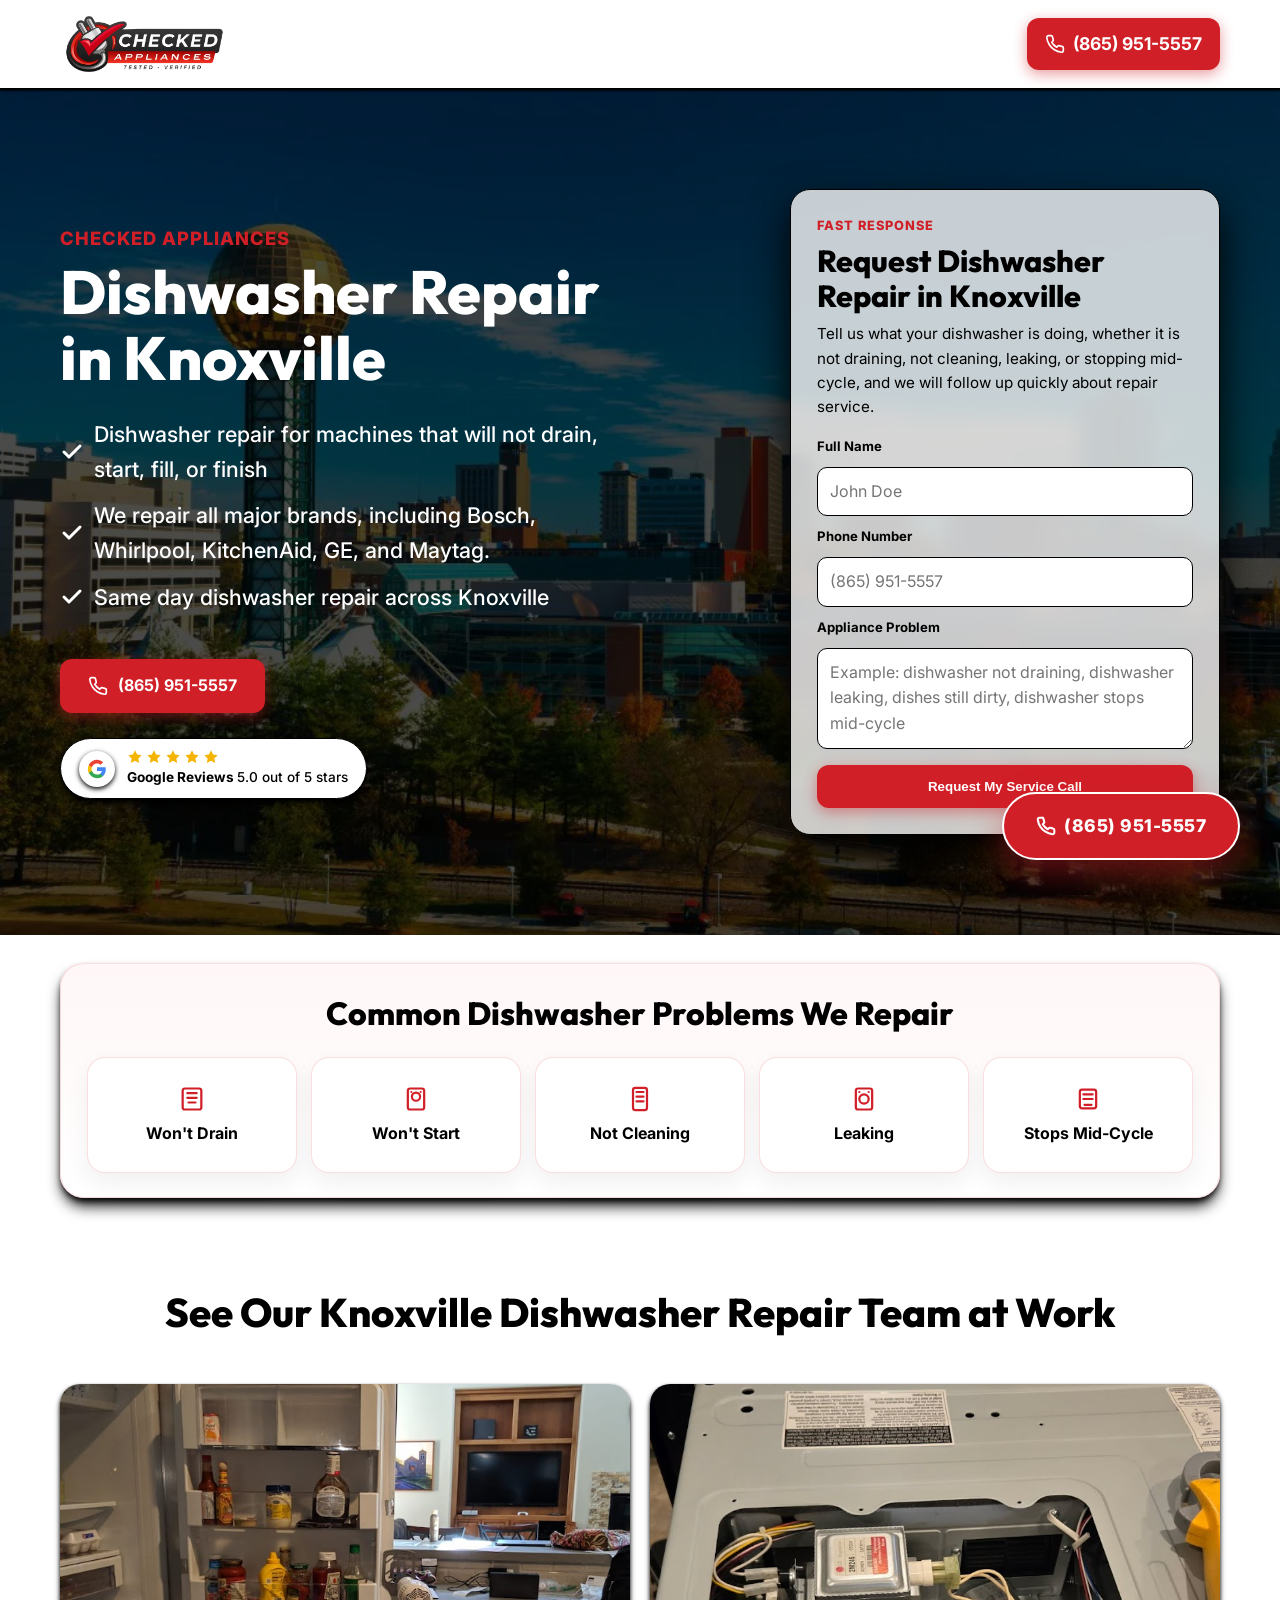
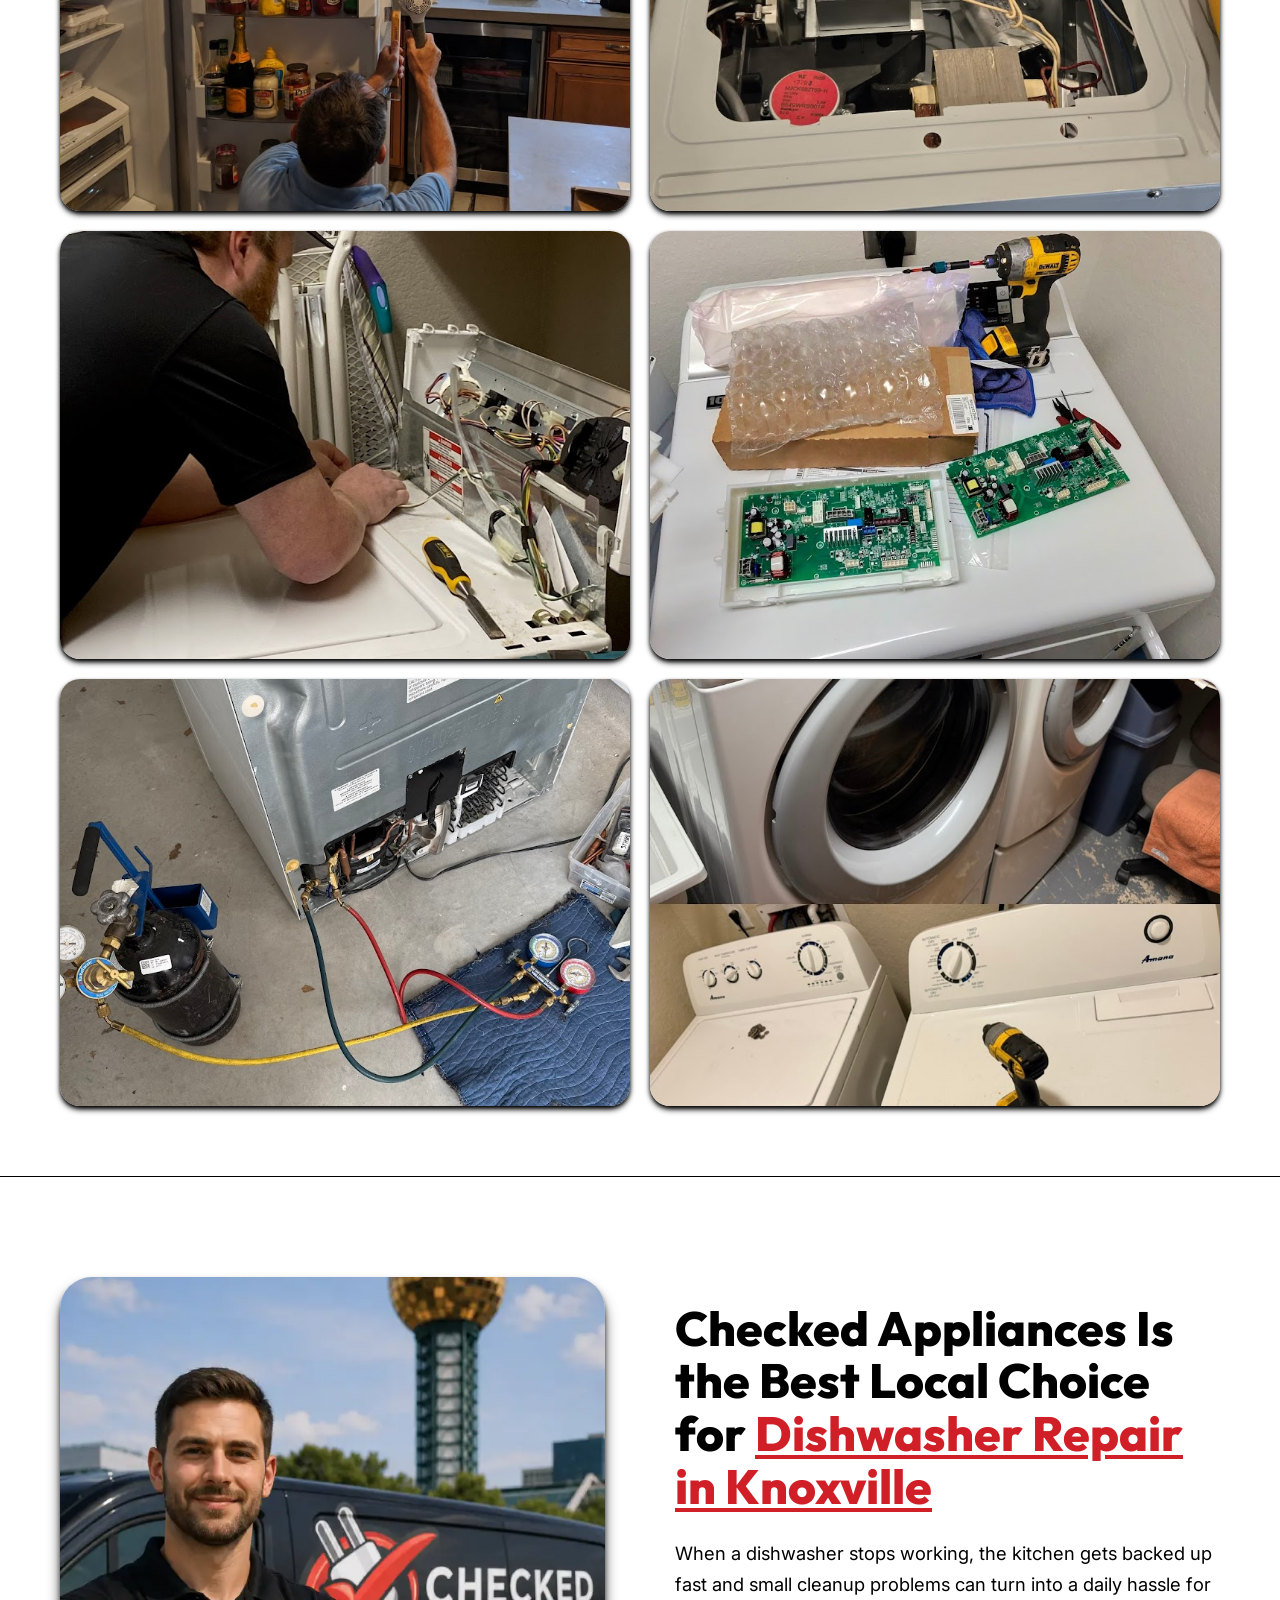
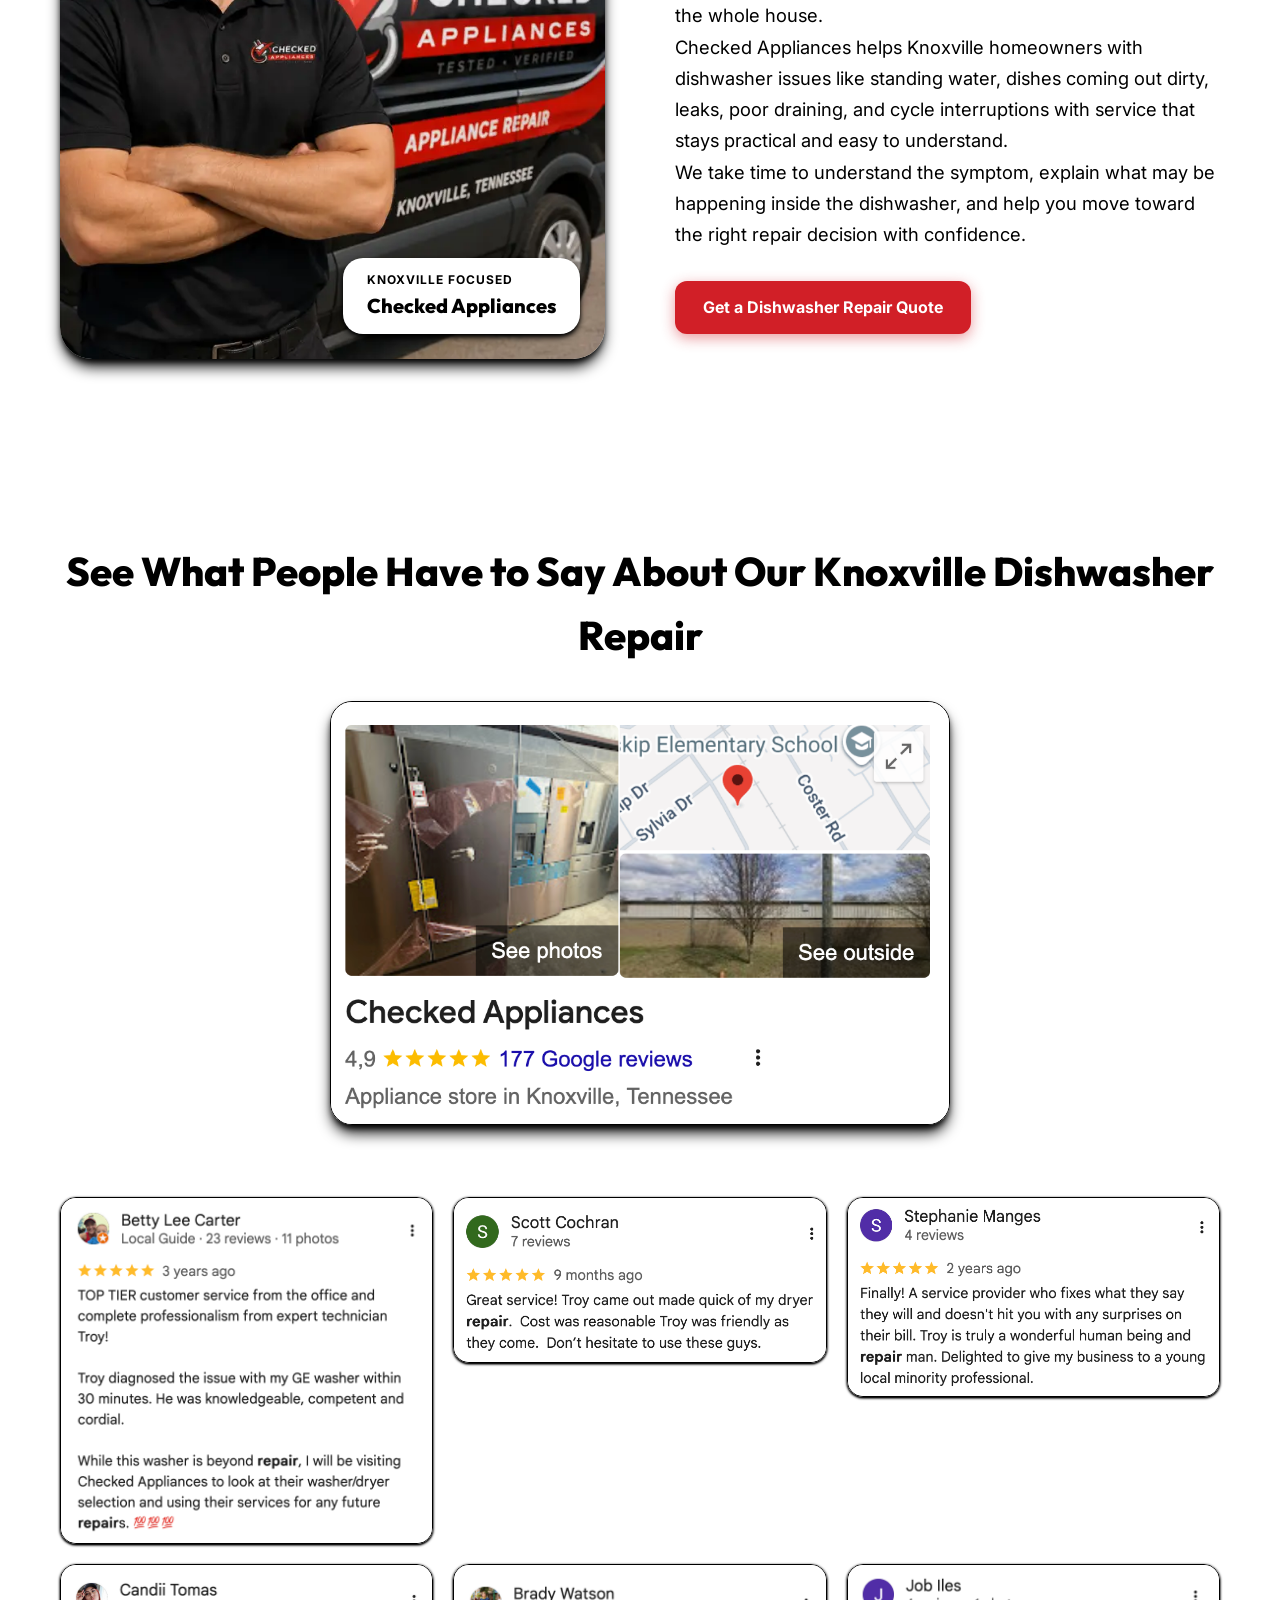
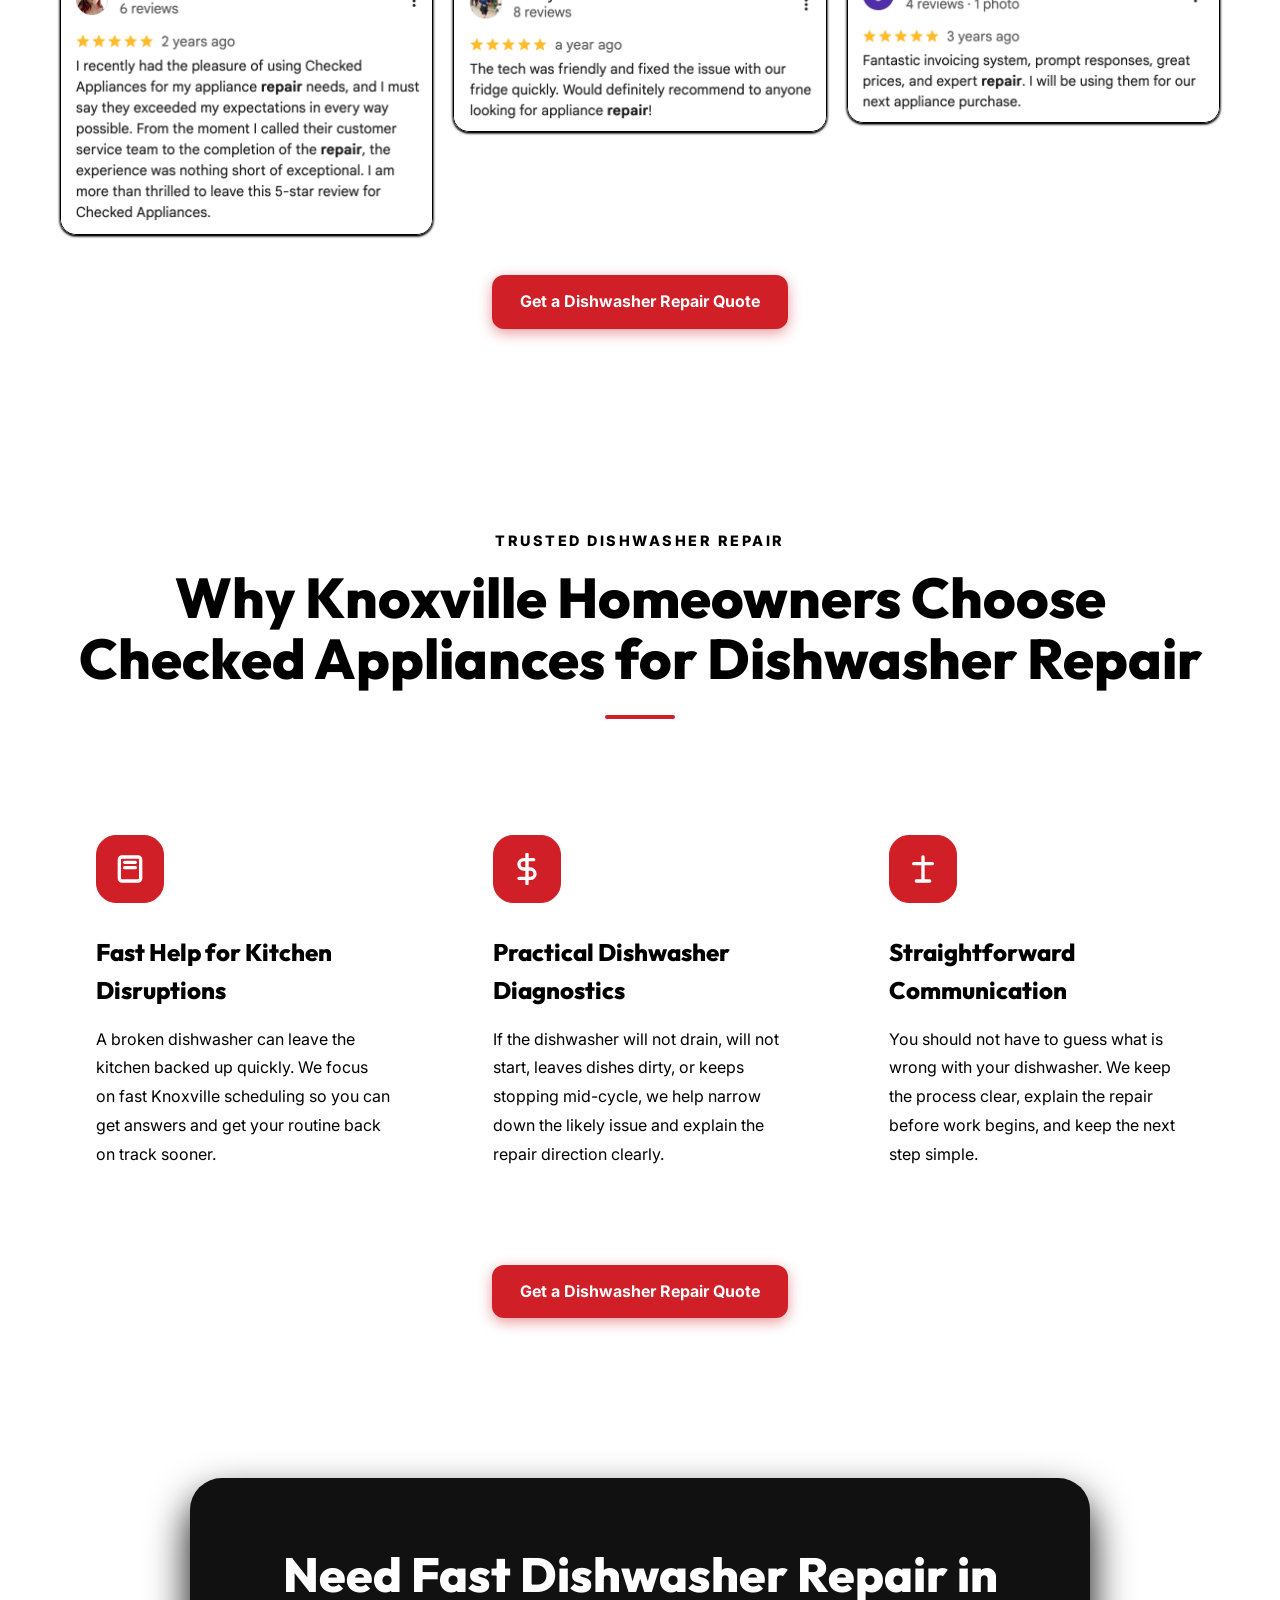
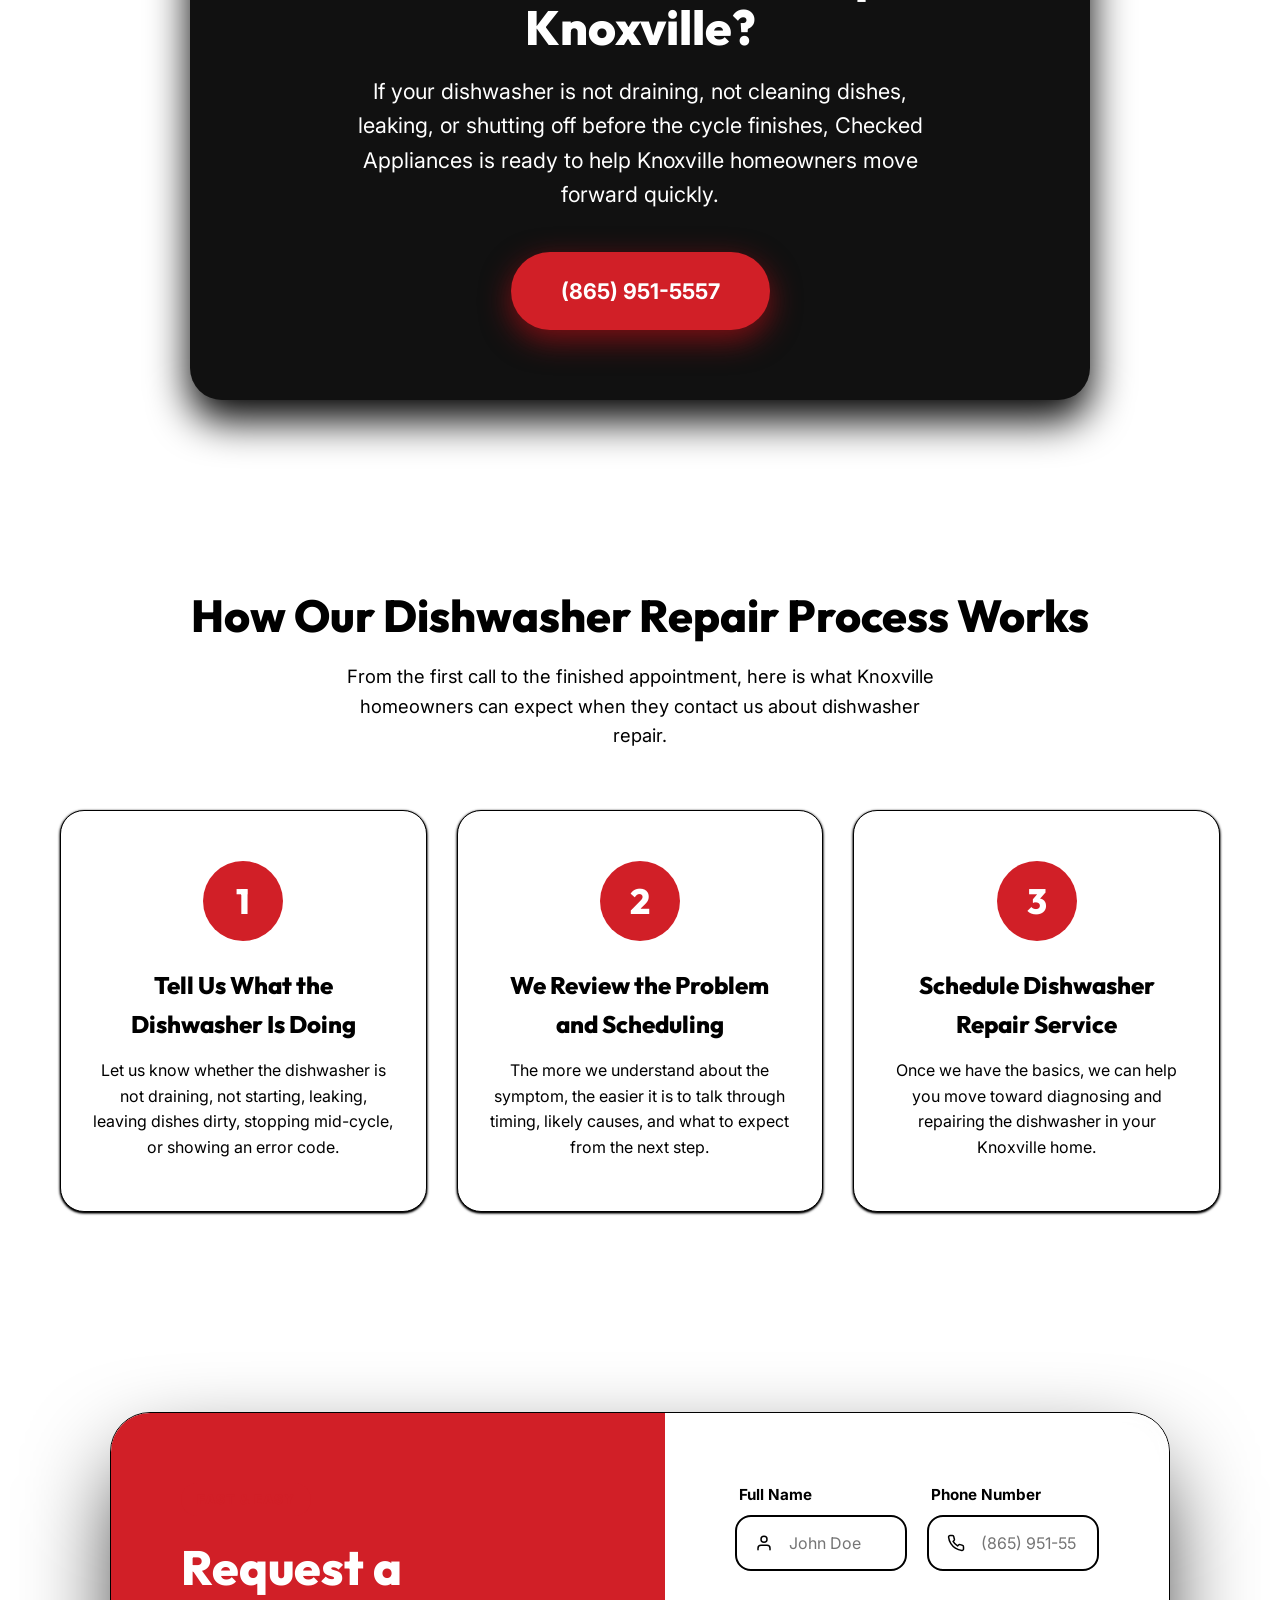
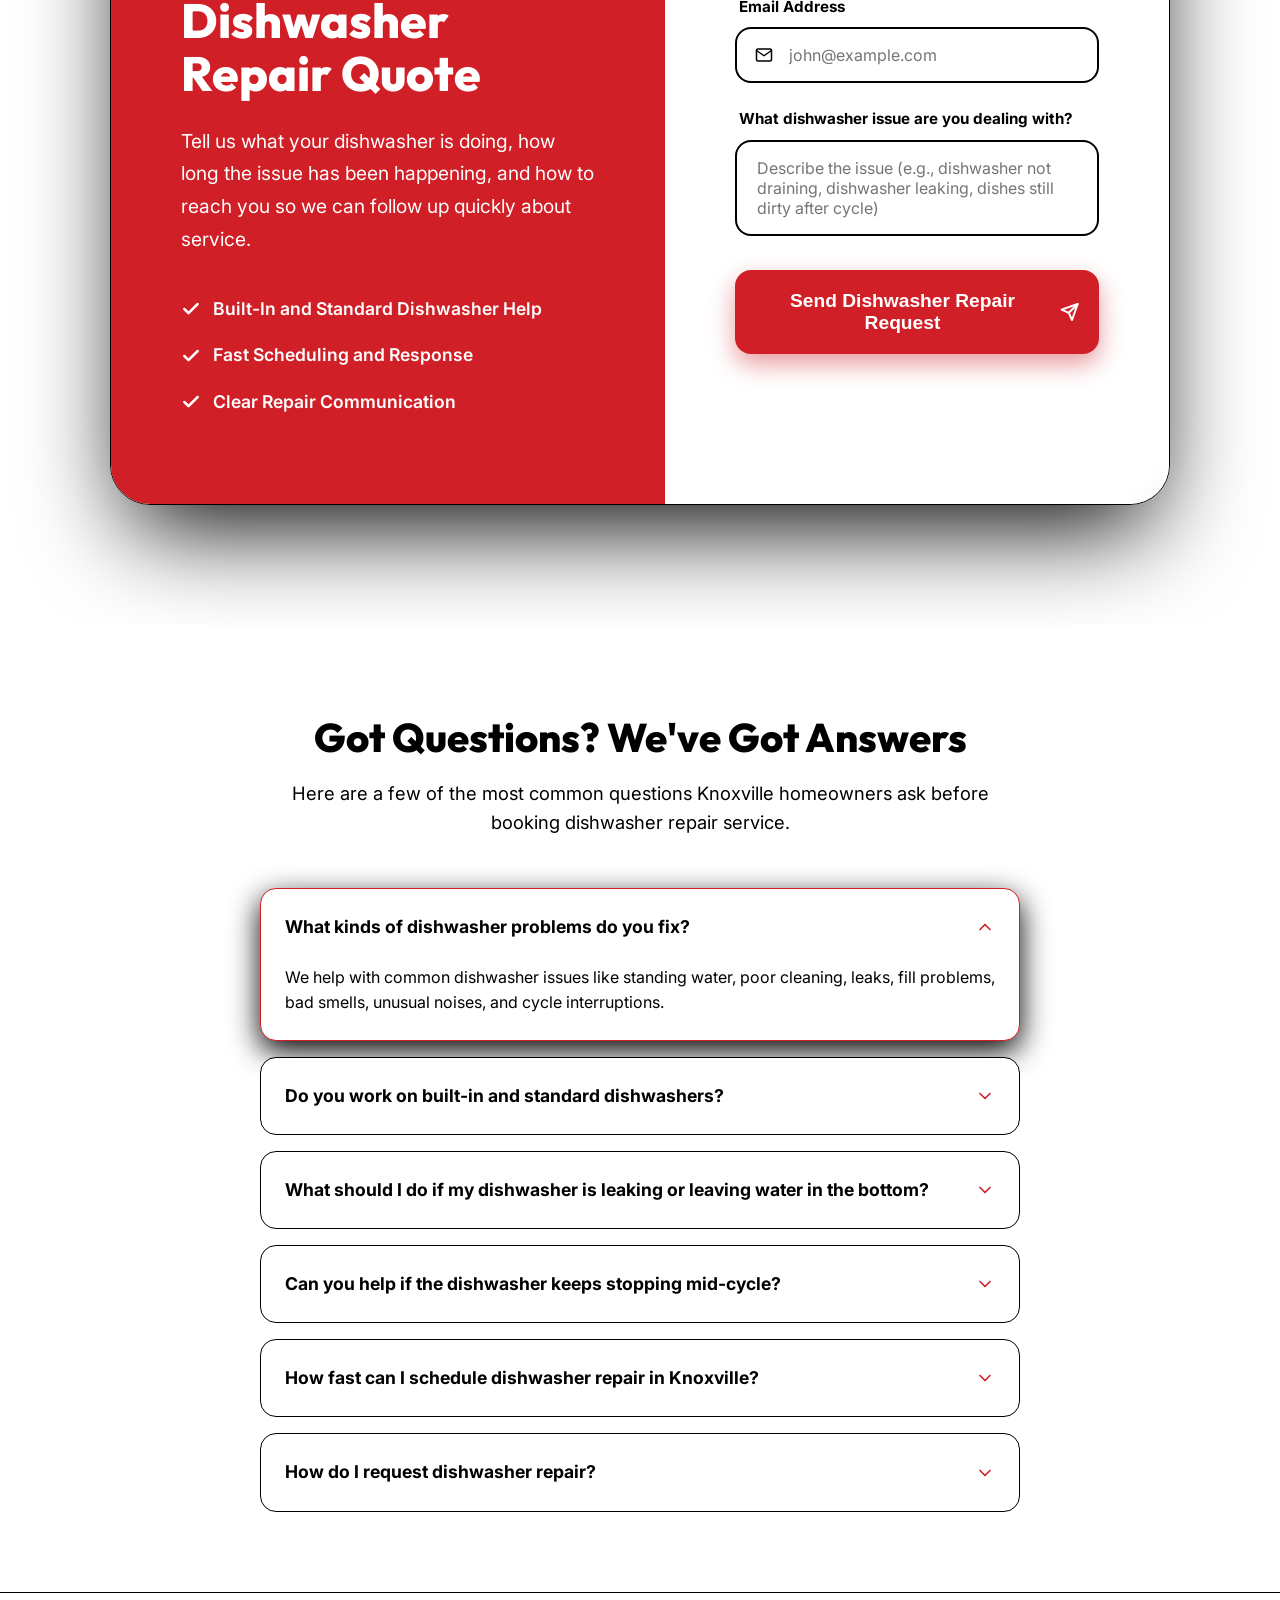
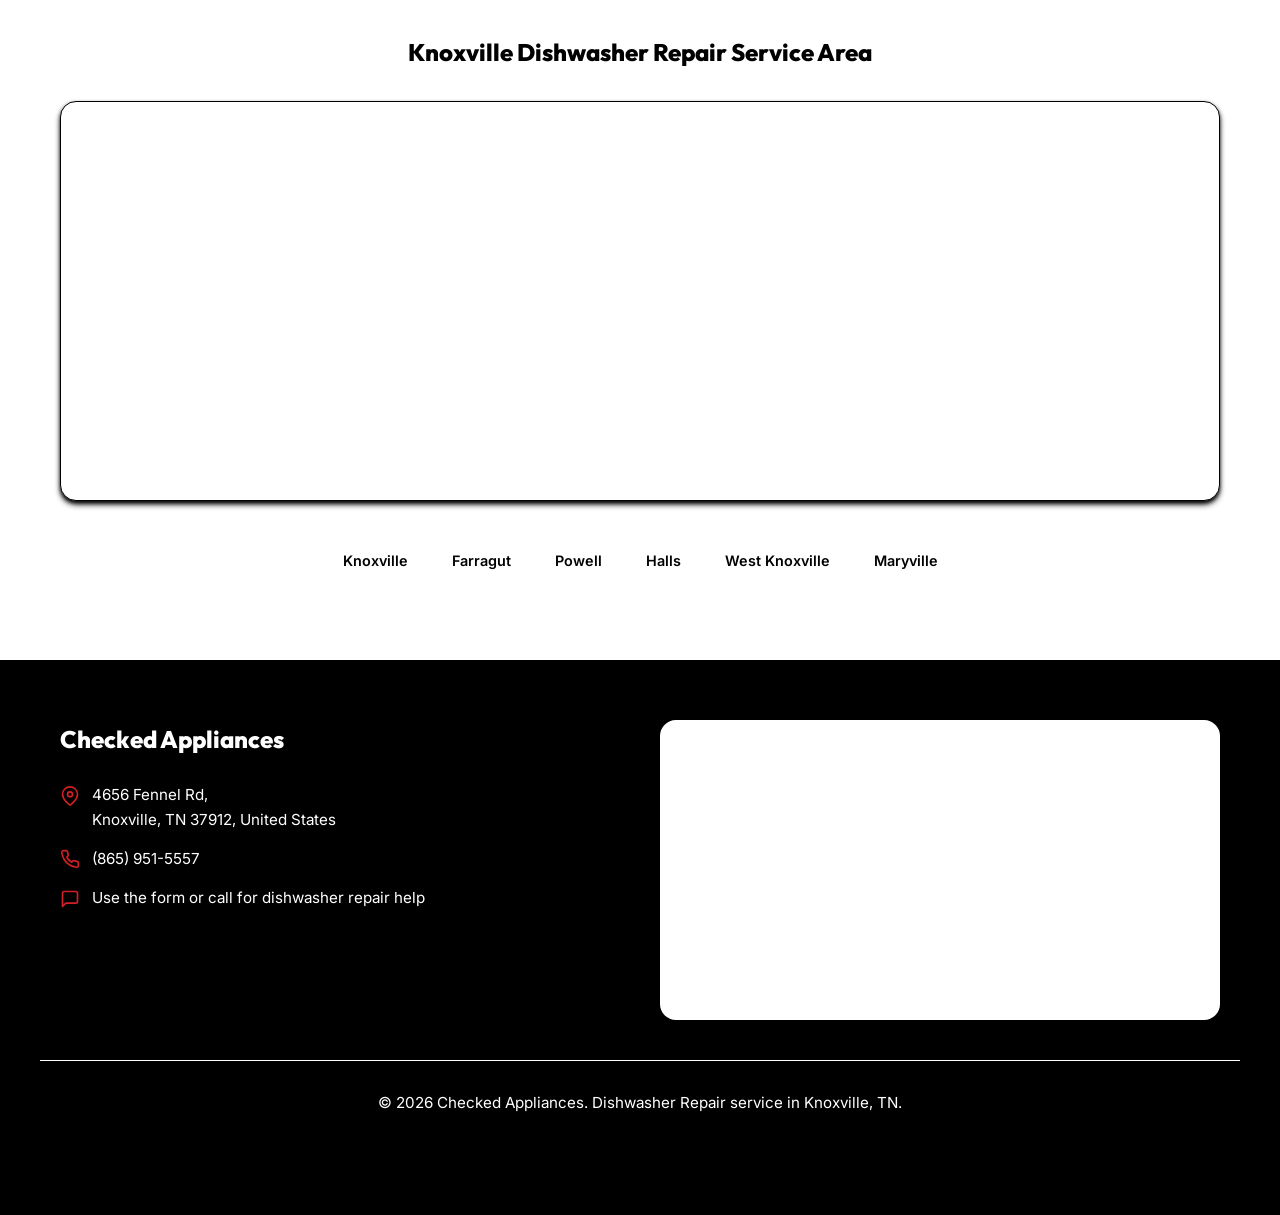
==== commit 51ea4c4c: "feat: refine dishwasher hero copy" ====
--- a/dishwasher-repair.html
+++ b/dishwasher-repair.html
@@ -94,7 +94,7 @@
             <p style="color: var(--accent); font-weight: 800; font-size: 1.15rem; margin-bottom: 5px; text-transform: uppercase; letter-spacing: 1px;">Checked Appliances</p>
             <h1 style="margin-top: 0;">Dishwasher Repair in <span class="highlight">Knoxville</span></h1>
             <ul class="hero-subtext" style="list-style: none; padding: 0; text-align: left;">
-                <li style="display: flex; align-items: center; gap: 10px; margin-bottom: 12px; text-align: left;"><svg width="24" height="24" viewBox="0 0 24 24" fill="none" stroke="#ffffff" stroke-width="3" stroke-linecap="round" stroke-linejoin="round" style="flex-shrink: 0;"><polyline points="20 6 9 17 4 12"></polyline></svg>Dishwasher repair for machines that will not drain, start, fill, or finish</li><li style="display: flex; align-items: center; gap: 10px; margin-bottom: 12px; text-align: left;"><svg width="24" height="24" viewBox="0 0 24 24" fill="none" stroke="#ffffff" stroke-width="3" stroke-linecap="round" stroke-linejoin="round" style="flex-shrink: 0;"><polyline points="20 6 9 17 4 12"></polyline></svg>Help with leaks, dirty dishes, standing water, and cycle problems</li><li style="display: flex; align-items: center; gap: 10px; margin-bottom: 0; text-align: left;"><svg width="24" height="24" viewBox="0 0 24 24" fill="none" stroke="#ffffff" stroke-width="3" stroke-linecap="round" stroke-linejoin="round" style="flex-shrink: 0;"><polyline points="20 6 9 17 4 12"></polyline></svg>Fast Knoxville scheduling with clear pricing before dishwasher repair begins</li>
+                <li style="display: flex; align-items: center; gap: 10px; margin-bottom: 12px; text-align: left;"><svg width="24" height="24" viewBox="0 0 24 24" fill="none" stroke="#ffffff" stroke-width="3" stroke-linecap="round" stroke-linejoin="round" style="flex-shrink: 0;"><polyline points="20 6 9 17 4 12"></polyline></svg>Dishwasher repair for machines that will not drain, start, fill, or finish</li><li style="display: flex; align-items: center; gap: 10px; margin-bottom: 12px; text-align: left;"><svg width="24" height="24" viewBox="0 0 24 24" fill="none" stroke="#ffffff" stroke-width="3" stroke-linecap="round" stroke-linejoin="round" style="flex-shrink: 0;"><polyline points="20 6 9 17 4 12"></polyline></svg>We repair all major brands, including Bosch, Whirlpool, KitchenAid, GE, and Maytag.</li><li style="display: flex; align-items: center; gap: 10px; margin-bottom: 0; text-align: left;"><svg width="24" height="24" viewBox="0 0 24 24" fill="none" stroke="#ffffff" stroke-width="3" stroke-linecap="round" stroke-linejoin="round" style="flex-shrink: 0;"><polyline points="20 6 9 17 4 12"></polyline></svg>Same day dishwasher repair across Knoxville</li>
             </ul>
 
             <div class="hero-actions-container">
